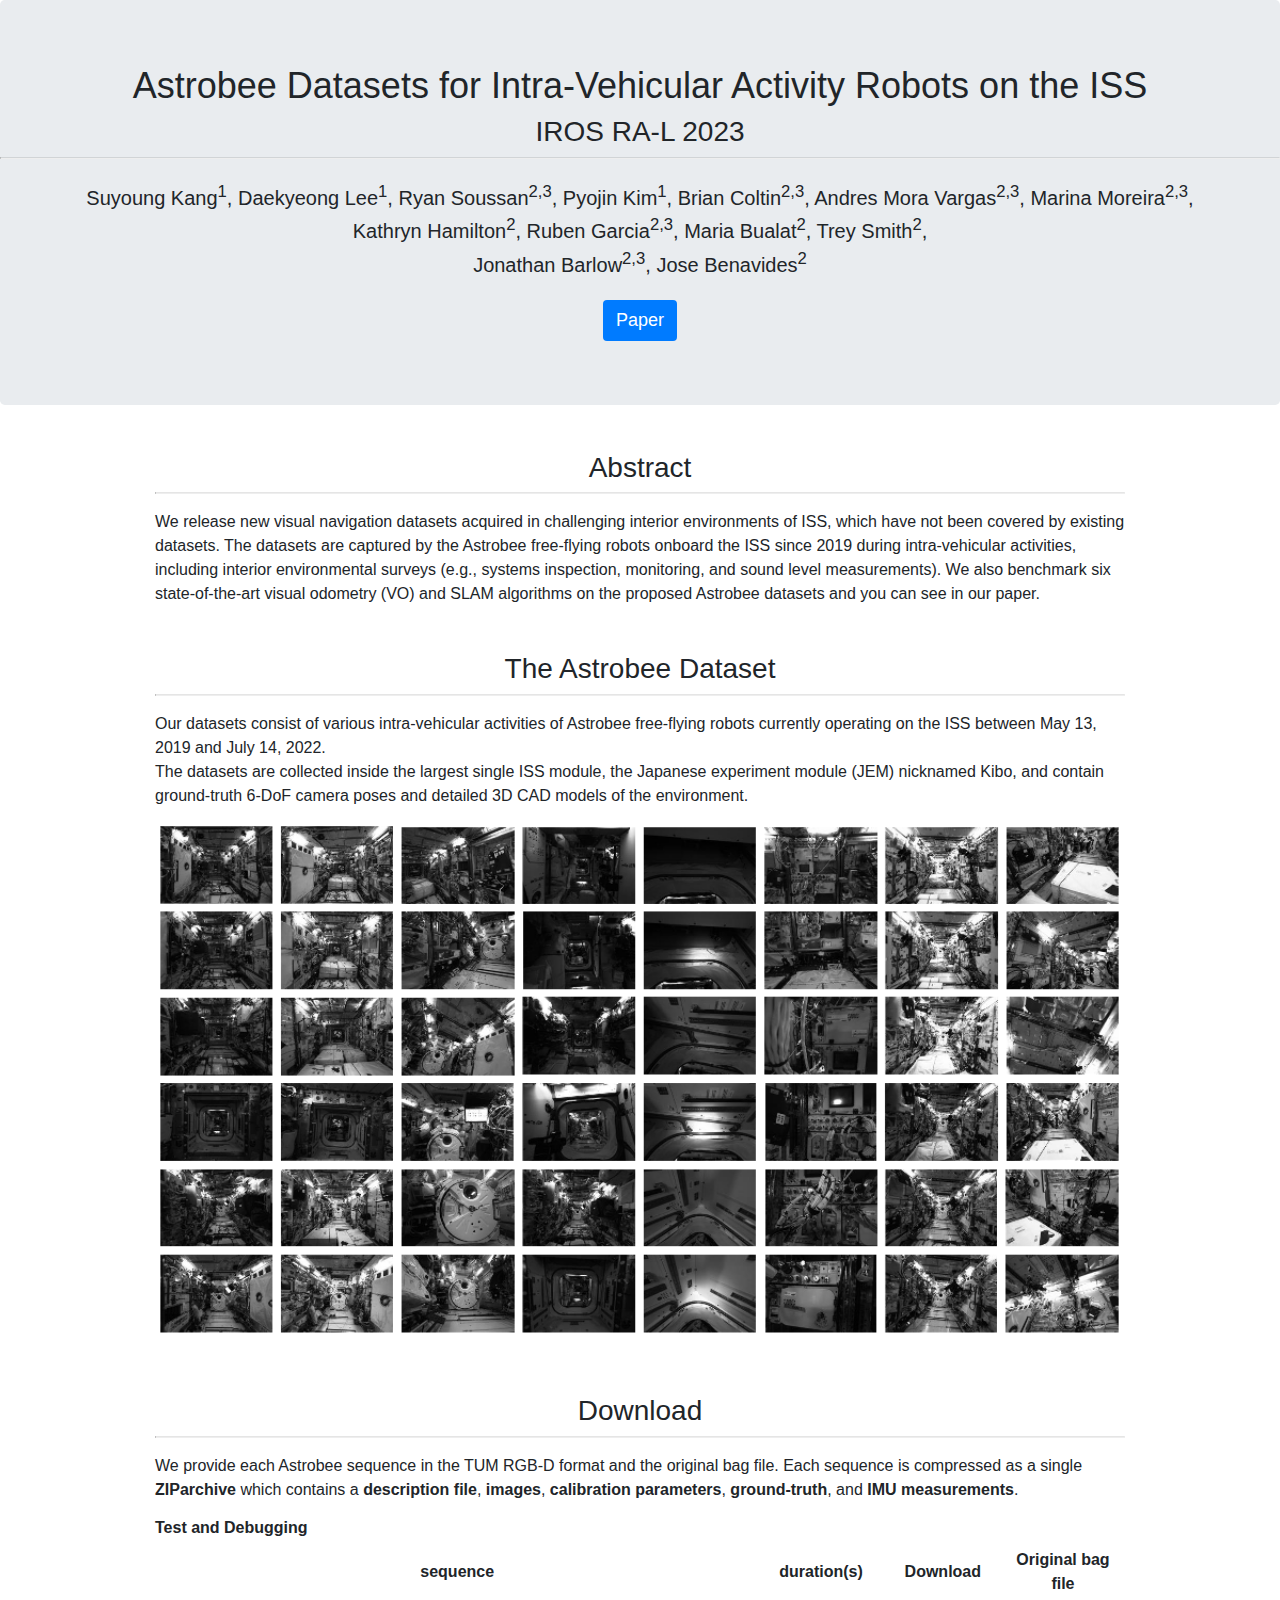
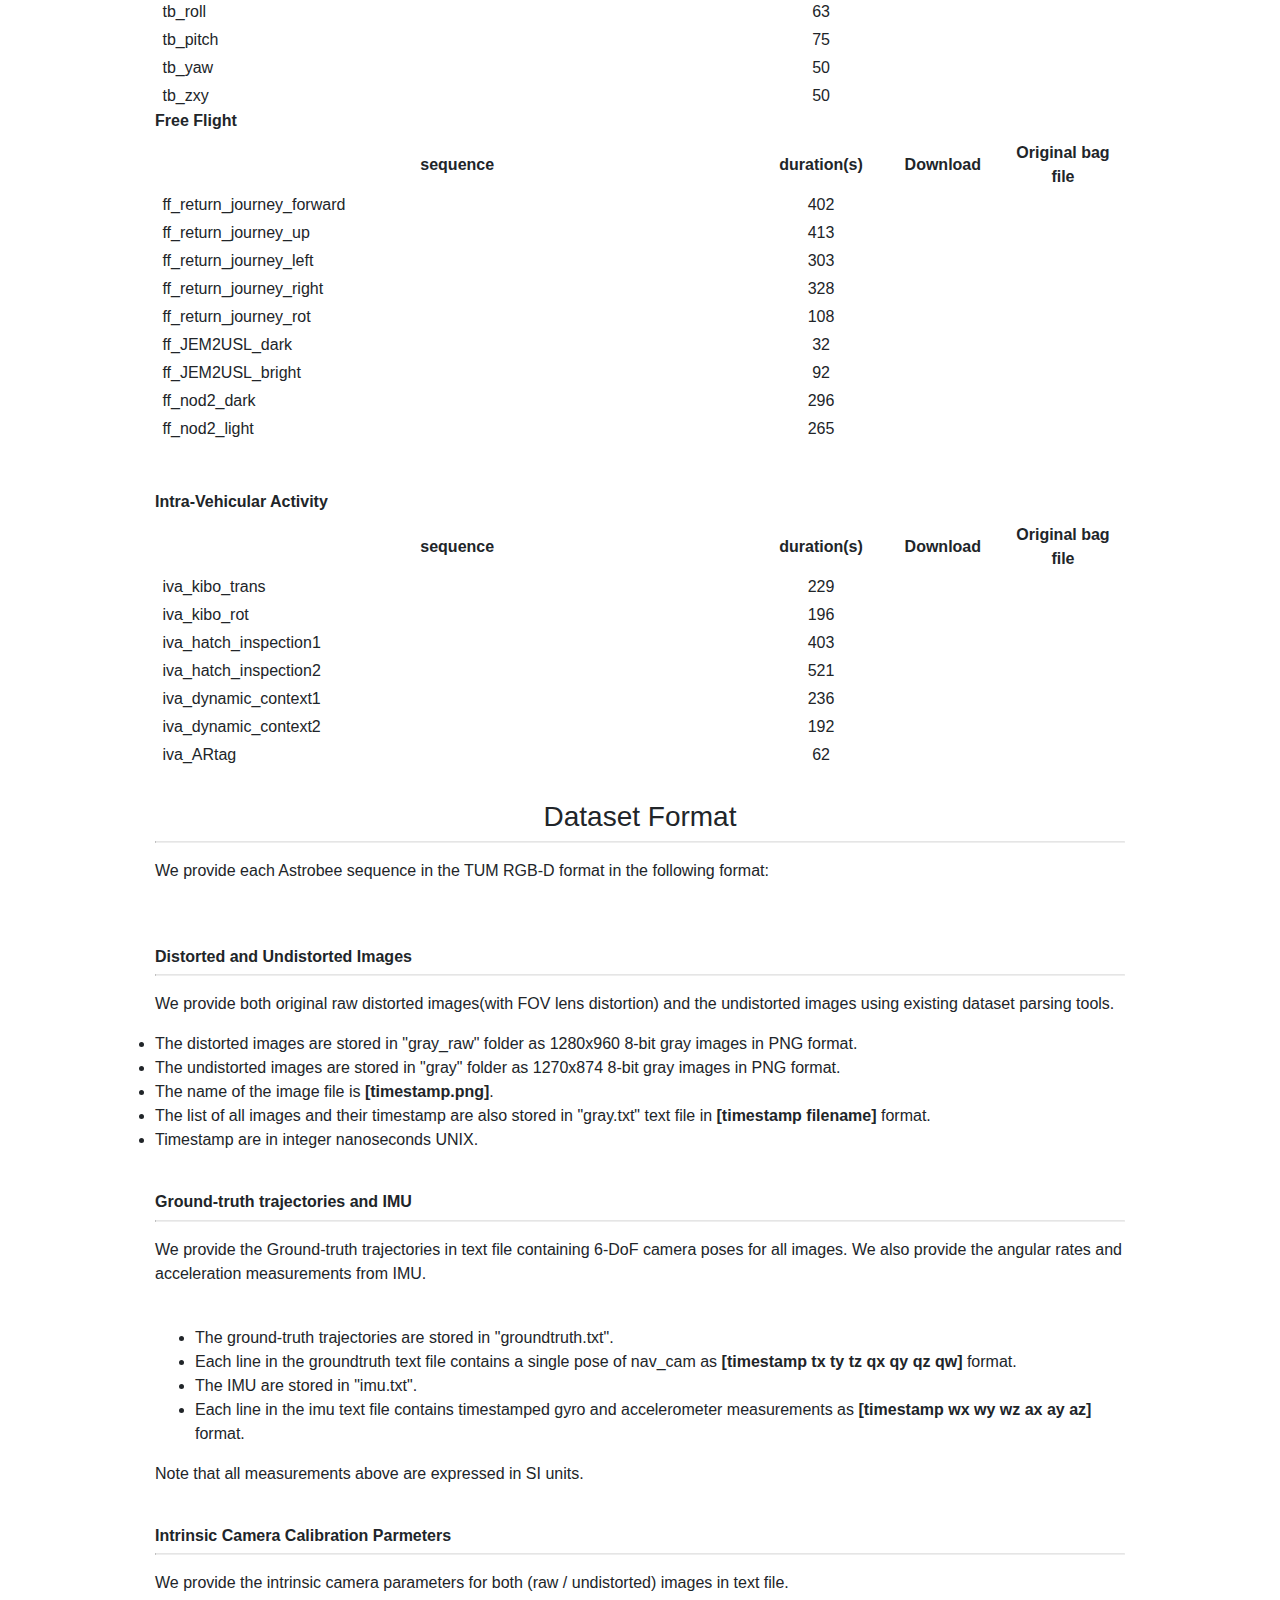
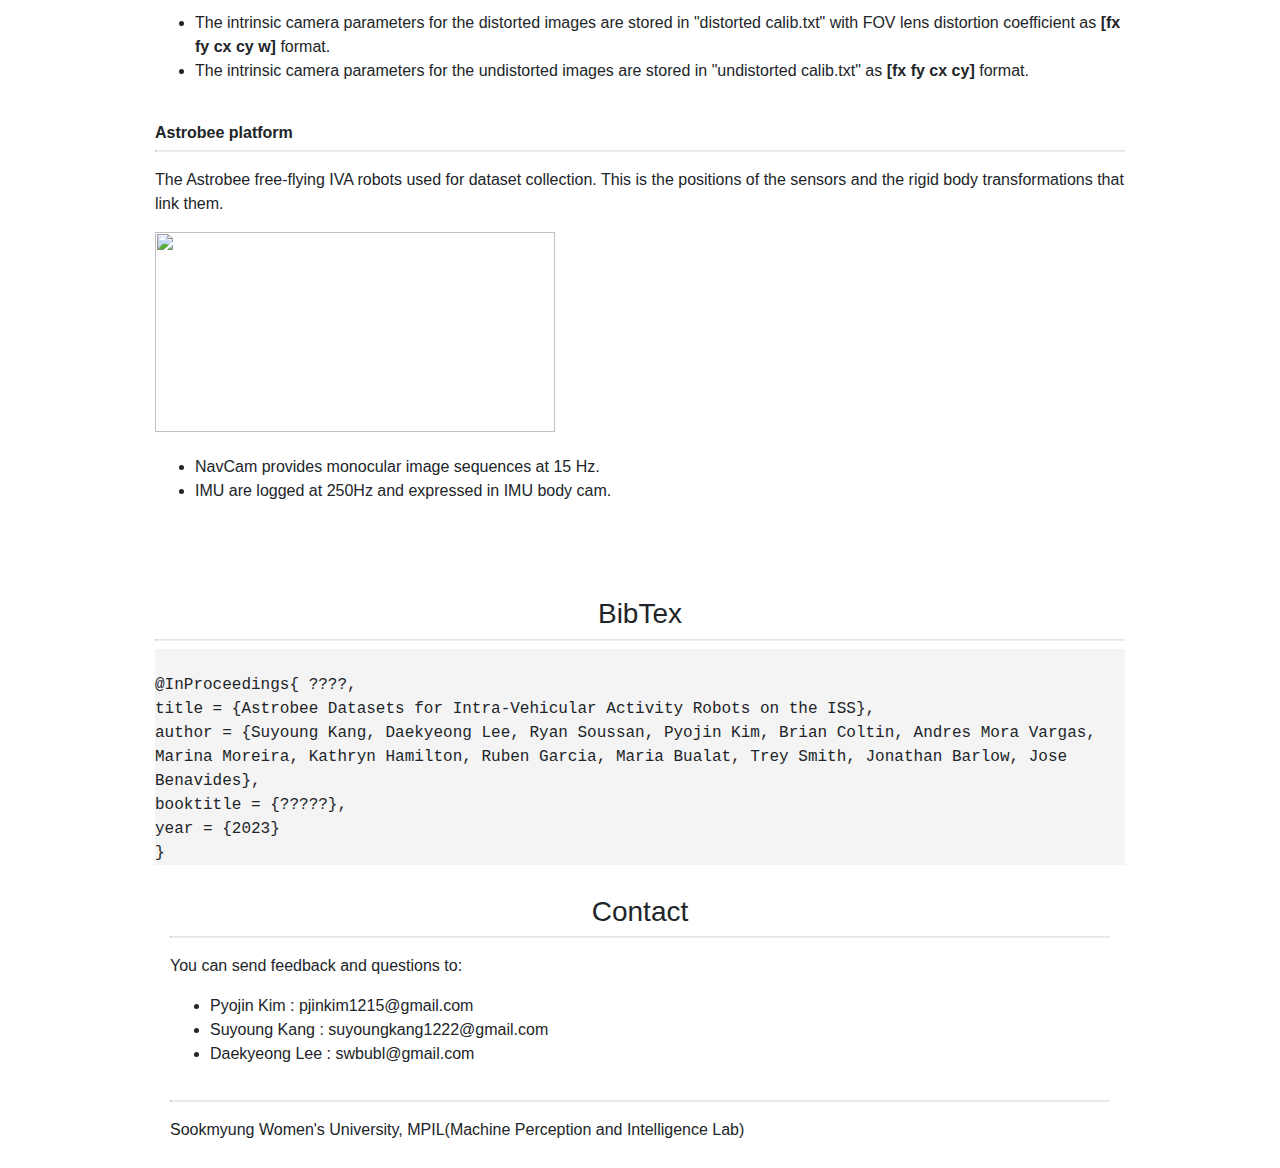
==== index.html @ 8e1820de "final" ====
<!DOCTYPE html>
<html lang="en" dir="ltr">
  <head>
    <meta charset="utf-8" />
    <title></title>
    <!-- css연결부분 -->
    <link rel="stylesheet" type="text/css" href="index.css" />
  </head>
  <body>
    <!-- header 부분 -->

    <div class="jumbotron jumbotron-fluid">
      <h2>Astrobee Datasets for Intra-Vehicular Activity Robots on the ISS</h2>
      <h3>IROS RA-L 2023</h3>
      <hr />
      <!-- 저자 부분  -->
      <p class="authors">
        Suyoung Kang<sup>1</sup>,
        Daekyeong Lee<sup>1</sup>,
        Ryan Soussan<sup>2,3</sup>,
        Pyojin Kim<sup>1</sup>,
        Brian Coltin<sup>2,3</sup>,
        Andres Mora Vargas<sup>2,3</sup>,
        Marina Moreira<sup>2,3</sup>,<br>
        Kathryn Hamilton<sup>2</sup>,
        Ruben Garcia<sup>2,3</sup>,
        Maria Bualat<sup>2</sup>,
        Trey Smith<sup>2</sup>,<br>
        Jonathan Barlow<sup>2,3</sup>,
        Jose Benavides<sup>2</sup>
      </p>
      <!-- button 부분  -->
      <div class="btn-group" role="group" aria-label="Top menu">
        <a class="btn btn-primary" href="https://mpil.sookmyung.ac.kr">Paper</a>
      </div>
    </div>

    <!-- container 부분 -->
    <!-- div section별로 한 paragraph  -->
    <div class="container" style="margin-top: -40px">
      <br />
      <div class="section">
        <h3 align="center">Abstract</h3>
        <hr />
        <p>
          We release new visual navigation datasets acquired in challenging interior environments of ISS, which have not been covered by existing datasets.
          The datasets are captured by the Astrobee free-flying robots onboard the ISS since 2019 during intra-vehicular activities, including interior environmental surveys (e.g., systems inspection, monitoring, and sound level
          measurements). We also benchmark six state-of-the-art visual odometry (VO) and SLAM algorithms on the proposed Astrobee datasets and you can see in our paper.
        </p>
      </div>
      <div class="section">
        <h3 align="center">The Astrobee Dataset</h3>
        <hr />
        <p>
          Our datasets consist of various intra-vehicular activities of Astrobee free-flying robots currently operating on the ISS between May 13, 2019 and July 14, 2022.<br>
          The datasets are collected inside the largest single ISS module, the Japanese experiment module (JEM) nicknamed Kibo, and contain ground-truth 6-DoF camera poses and detailed 3D CAD models of the environment. <bt>
          <img src='/image/example_ISS.png' width="970">
        </p>
      </div>
      <p></p>
      <div class="section">
        <h3 align="center">Download</h3>
        <hr/>
        <p>
            We provide each Astrobee sequence in the TUM RGB-D format and the original bag file. Each sequence is compressed as a single <strong>ZIParchive</strong> which contains a <strong>description file</strong>, <strong>images</strong>,
            <strong>calibration parameters</strong>, <strong>ground-truth</strong>, and <strong>IMU measurements</strong>. <br> </p>


            <div class="graph">
              <div class="tb1">
            <h4><strong>Test and Debugging</strong></h4>
          <table style="width: 100%;">
              <colgroup>
                  <col style="width: 35%">
                  <col style="width: 5%">
                  <col style="width: 5%">
                  <col style="width: 7%">
              </colgroup>
              <thead>
              <tr>
                  <th style="text-align:center">sequence</th>
                  <th style="text-align:center">duration(s)</th>
                  <th style="text-align:center">Download</th>
                  <th style="text-align:center">Original bag file</th>
              </tr>
              </thead>
              <tbody>
              <tr>
                  <td>&nbsp;tb_roll</td>
                  <td style="text-align:center">63</td>
                  <td style="text-align:center">      </td>
                  <td style="text-align:center">      </td>
              </tr>
              <tr>
                  <td>&nbsp;tb_pitch</td>
                  <td style="text-align:center">75</td>
                  <td style="text-align:center">      </td>
                  <td style="text-align:center">      </td>
              </tr>
              <tr>
                  <td>&nbsp;tb_yaw</td>
                  <td style="text-align:center">50</td>
                  <td style="text-align:center">      </td>
                  <td style="text-align:center">      </td>
              </tr>
              <tr>
                  <td>&nbsp;tb_zxy</td>
                  <td style="text-align:center">50</td>
                  <td style="text-align:center">      </td>
                  <td style="text-align:center">      </td>
              </tr>
              </tbody>
          </table>
          </div>

          <div class="tb3">
          <h4><strong>Free Flight</strong></h4>
          <table style="width: 100%;">
              <colgroup>
                  <col style="width: 35%">
                  <col style="width: 5%">
                  <col style="width: 5%">
                  <col style="width: 7%">
              </colgroup>
              <thead>
              <tr>
                  <th style="text-align:center">sequence</th>
                  <th style="text-align:center">duration(s)</th>
                  <th style="text-align:center">Download</th>
                  <th style="text-align:center">Original bag file</th>
              </tr>
              </thead>
              <tbody>
              <tr>
                  <td>&nbsp;ff_return_journey_forward</td>
                  <td style="text-align:center">402</td>
                  <td style="text-align:center">      </td>
                  <td style="text-align:center">      </td>
              </tr>
              <tr>
                  <td>&nbsp;ff_return_journey_up </td>
                  <td style="text-align:center">413</td>
                  <td style="text-align:center">      </td>
                  <td style="text-align:center">      </td>
              </tr>
              <tr>
                  <td>&nbsp;ff_return_journey_left</td>
                  <td style="text-align:center">303</td>
                  <td style="text-align:center">      </td>
                  <td style="text-align:center">      </td>
              </tr>
              <tr>
                  <td>&nbsp;ff_return_journey_right</td>
                  <td style="text-align:center">328</td>
                  <td style="text-align:center">      </td>
                  <td style="text-align:center">      </td>
              </tr>
              <tr>
                  <td>&nbsp;ff_return_journey_rot</td>
                  <td style="text-align:center">108</td>
                  <td style="text-align:center">      </td>
                  <td style="text-align:center">      </td>
              </tr>
              <tr>
                  <td>&nbsp;ff_JEM2USL_dark</td>
                  <td style="text-align:center">32</td>
                  <td style="text-align:center">      </td>
                  <td style="text-align:center">      </td>
              </tr>
              <tr>
                  <td>&nbsp;ff_JEM2USL_bright</td>
                  <td style="text-align:center">92</td>
                  <td style="text-align:center">      </td>
                  <td style="text-align:center">      </td>
              </tr>
              <tr>
                  <td>&nbsp;ff_nod2_dark</td>
                  <td style="text-align:center">296</td>
                  <td style="text-align:center">      </td>
                  <td style="text-align:center">      </td>
              </tr>
              <tr>
                  <td>&nbsp;ff_nod2_light</td>
                  <td style="text-align:center">265</td>
                  <td style="text-align:center">      </td>
                  <td style="text-align:center">      </td>
              </tr>
              </tbody>
          </table>
        </div>
        <br><br>

        <div class="line"></div>

        <div class="tb2">
          <h4><strong>Intra-Vehicular Activity</strong></h4>
          <table style="width: 100%;">
              <colgroup>
                  <col style="width: 35%">
                  <col style="width: 5%">
                  <col style="width: 5%">
                  <col style="width: 7%">
              </colgroup>
              <thead>
              <tr>
                  <th style="text-align:center">sequence</th>
                  <th style="text-align:center">duration(s)</th>
                  <th style="text-align:center">Download</th>
                  <th style="text-align:center">Original bag file</th>
              </tr>
              </thead>
              <tbody>
              <tr>
                  <td>&nbsp;iva_kibo_trans</td>
                  <td style="text-align:center">229</td>
                  <td style="text-align:center">      </td>
                  <td style="text-align:center">      </td>
              </tr>
              <tr>
                  <td>&nbsp;iva_kibo_rot</td>
                  <td style="text-align:center">196</td>
                  <td style="text-align:center">      </td>
                  <td style="text-align:center">      </td>
              </tr>
              <tr>
                  <td>&nbsp;iva_hatch_inspection1</td>
                  <td style="text-align:center">403</td>
                  <td style="text-align:center">      </td>
                  <td style="text-align:center">      </td>
              </tr>
              <tr>
                  <td>&nbsp;iva_hatch_inspection2</td>
                  <td style="text-align:center">521</td>
                  <td style="text-align:center">      </td>
                  <td style="text-align:center">      </td>
              </tr>
              <tr>
                  <td>&nbsp;iva_dynamic_context1</td>
                  <td style="text-align:center">236</td>
                  <td style="text-align:center">      </td>
                  <td style="text-align:center">      </td>
              </tr>
              <tr>
                  <td>&nbsp;iva_dynamic_context2</td>
                  <td style="text-align:center">192</td>
                  <td style="text-align:center">      </td>
                  <td style="text-align:center">      </td>
              </tr>
              <tr>
                  <td>&nbsp;iva_ARtag</td>
                  <td style="text-align:center">62</td>
                  <td style="text-align:center">      </td>
                  <td style="text-align:center">      </td>
              </tr>
              </tbody>
          </table>
        </div>
        </div>
      </div>

      <div class="section">
        <h3 align="center">Dataset Format</h3>
        <hr />
        <p>
            We provide each Astrobee sequence in the TUM RGB-D format in the following format: </p>
          <br>
          <br>
          <h4><strong>Distorted and Undistorted Images</strong></h4>
          <hr class="short">
          <p>
              We provide both original raw distorted images(with FOV lens distortion) and the undistorted images using existing dataset parsing tools.
            <ui>
            <li>The distorted images are stored in "gray_raw" folder as 1280x960 8-bit gray images in PNG format. </li>
            <li>The undistorted images are stored in "gray" folder as 1270x874 8-bit gray images in PNG format.</li>
            <li>The name of the image file is <strong>[timestamp.png]</strong>.</li>
            <li>The list of all images and their timestamp are also stored in "gray.txt" text file in <strong>[timestamp filename]</strong> format.</li>
            <li>Timestamp are in integer nanoseconds UNIX.</li>
            </ul><br>  </p>

          <h4><strong> Ground-truth trajectories and IMU</strong></h4>
          <hr class="short">
            <p>We provide the Ground-truth trajectories in text file containing 6-DoF camera poses for all images. We also provide the angular rates and acceleration measurements from IMU.<br><br>
            <ul>
            <li>The ground-truth trajectories are stored in "groundtruth.txt".</li>
            <li>Each line in the groundtruth text file contains a single pose of nav_cam as <strong>[timestamp tx ty tz qx qy qz qw]</strong> format.</li>
            <li>The IMU are stored in "imu.txt".</li>
            <li>Each line in the imu text file contains timestamped gyro and accelerometer measurements as <strong>[timestamp wx wy wz ax ay az]</strong> format.</li>
            </ul>
            Note that all measurements above are expressed in SI units.</p> <br>

          <h4><strong> Intrinsic Camera Calibration Parmeters</strong></h4>
          <hr class="short">
            <p>
            We provide the intrinsic camera parameters for both (raw / undistorted) images in text file.<br>
            <ul>
            <li>The intrinsic camera parameters for the distorted images are stored in "distorted calib.txt" with FOV lens distortion coefficient as <strong>[fx fy cx cy w]</strong> format.</li>
            <li>The intrinsic camera parameters for the undistorted images are stored in "undistorted calib.txt" as <strong>[fx fy cx cy]</strong> format.</li>
            </ul>
          </p>
            <br />
          <h4><strong> Astrobee platform</strong></h4>
          <hr class="short">
            <p>The Astrobee free-flying IVA robots used for dataset collection. This is the positions of the sensors and the rigid body transformations that link them.<br>
            <div class="window">
              <img src="/image/astrobee_platform.png" width="400" height="200">
              <ul>
              <li>NavCam provides monocular image sequences at 15 Hz.</li>
              <li>IMU are logged at 250Hz and expressed in IMU body cam.</li>
              </ul>
            </div>
        </p>
      </div>
      <br />
      <br />
      <div class="section">
        <h3 align="center">BibTex</h3>
        <hr />
        <div class="bibtexsection">
          @InProceedings{ ????,
				title     = {Astrobee Datasets for Intra-Vehicular Activity Robots on the ISS},
                author    = {Suyoung Kang, Daekyeong Lee, Ryan Soussan, Pyojin Kim, Brian Coltin, Andres Mora Vargas, Marina Moreira, Kathryn Hamilton, Ruben Garcia, Maria Bualat, Trey Smith, Jonathan Barlow, Jose Benavides},
				booktitle = {?????},
				year      = {2023}
			}
        </div>
        <p></p>
      </div>

      <div class="container" style="margin-top: -40px">
      <br />
      <div class="section">
        <h3 align="center">Contact</h3>
        <hr />
        <p>
          You can send feedback and questions to: <br>
            <ul>
            <li> Pyojin Kim : pjinkim1215@gmail.com </li>
            <li> Suyoung Kang : suyoungkang1222@gmail.com </li>
            <li> Daekyeong Lee : swbubl@gmail.com </li>
            </ul>
        </p>
      </div>
        <footer>
        <hr />
        <p>
           Sookmyung Women's University, MPIL(Machine Perception and Intelligence Lab) <br>
        </p>
        </footer>

    </div>
  </body>
</html>
---- index.css ----
html,
body {
  overflow-x: hidden;
  padding-top: 0px;
  text-align: justify;
}
body {
  margin: 0;
  font-family: -apple-system, BlinkMacSystemFont, "Segoe UI", Roboto,
    "Helvetica Neue", Arial, sans-serif, "Apple Color Emoji", "Segoe UI Emoji",
    "Segoe UI Symbol";
  font-size: 1rem;
  font-weight: 400;
  line-height: 1.5;
  color: #212529;
  text-align: left;
  background-color: #fff;
}

h2 {
  display: block;
  font-size: 1.5em;
  margin-block-start: 0.83em;
  margin-block-end: 0.83em;
  margin-inline-start: 0px;
  margin-inline-end: 0px;
  font-weight: bold;
}
.h1,
.h2,
.h3,
.h4,
.h5,
.h6,
h1,
h2,
h3,
h4,
h5,
h6 {
  margin-bottom: 0.5rem;
  font-family: inherit;
  font-weight: 500;
  line-height: 1.2;
  color: inherit;
}

h1,
h2,
h3,
h4,
h5,
h6 {
  margin-top: 0;
  margin-bottom: 0.5rem;
}

.jumbotron {
  text-align: center;
}
.jumbotron-fluid {
  padding-right: 0;
  padding-left: 0;
  border-radius: 0;
}
.jumbotron h2 {
  font-size: 36px;
}
.h3,
h3 {
  font-size: 1.75rem;
}
.authors {
  font-size: 20px;
}


.bibtexsection {
  font-family: "Courier",monospace;
  font-size:16px;
  white-space:pre-line;
  background-color: #f4f4f4;
  text-align:left;
}

@media (min-width: 576px) {
  .jumbotron {
    padding: 4rem 2rem;
    padding-top: 4rem;
    padding-right: 2rem;
    padding-bottom: 4rem;
    padding-left: 2rem;
  }
}

.jumbotron {
  padding: 2rem 1rem;
  padding-top: 2rem;
  padding-right: 1rem;
  padding-bottom: 2rem;
  padding-left: 1rem;
  margin-bottom: 2rem;
  background-color: #e9ecef;
  border-radius: 0.3rem;
  padding: 64px 0px;
}

div {
  display: block;
}
a {
  color: #007bff;
  text-decoration: none;
  background-color: transparent;
  -webkit-text-decoration-skip: objects;
}

a:hover {
  color: #0056b3;
  text-decoration: underline;
}

hr {
  margin-top: 1rem;
  margin-bottom: 1rem;
  border: 0;
  border-top: 1px solid rgba(0, 0, 0, 0.1);
}
hr {
  box-sizing: content-box;
  height: 0;
  overflow: visible;
}
hr {
  display: block;
  unicode-bidi: isolate;
  margin-block-start: 0.5em;
  margin-block-end: 0.5em;
  margin-inline-start: auto;
  margin-inline-end: auto;
  overflow: hidden;
  border-style: inset;
  border-width: 1px;
}

.btn-group > .btn-group:not(:last-child) > .btn,
.btn-group > .btn:not(:last-child):not(.dropdown-toggle) {
  border-top-right-radius: 0;
  border-bottom-right-radius: 0;
}
.btn-group > .btn-group:not(:first-child) > .btn,
.btn-group > .btn:not(:first-child) {
  border-top-left-radius: 0;
  border-bottom-left-radius: 0;
}
.btn-group .btn + .btn,
.btn-group .btn + .btn-group,
.btn-group .btn-group + .btn,
.btn-group .btn-group + .btn-group,
.btn-group-vertical .btn + .btn,
.btn-group-vertical .btn + .btn-group,
.btn-group-vertical .btn-group + .btn,
.btn-group-vertical .btn-group + .btn-group {
  margin-left: -1px;
}
.btn-group,
.btn-group-vertical {
  position: relative;
  display: -webkit-inline-box;
  display: -ms-inline-flexbox;
  display: inline-flex;
  vertical-align: middle;
}
.btn:not(:disabled):not(.disabled) {
  cursor: pointer;
}
.btn-group-vertical > .btn,
.btn-group > .btn {
  position: relative;
  -webkit-box-flex: 0;
  -ms-flex: 0 1 auto;
  flex: 0 1 auto;
}
.btn-primary {
  color: #fff;
  background-color: #007bff;
  border-color: #007bff;
}
.btn {
  display: inline-block;
  font-weight: 400;
  text-align: center;
  white-space: nowrap;
  vertical-align: middle;
  -webkit-user-select: none;
  -moz-user-select: none;
  -ms-user-select: none;
  user-select: none;
  border: 1px solid transparent;
  padding: 0.375rem 0.75rem;
  font-size: 1rem;
  line-height: 1.5;
  border-radius: 0.25rem;
  text-decoration-line: none;
  transition: color 0.15s ease-in-out, background-color 0.15s ease-in-out,
    border-color 0.15s ease-in-out, box-shadow 0.15s ease-in-out;
  transition-duration: 0.15s, 0.15s, 0.15s, 0.15s;
  transition-timing-function: ease-in-out, ease-in-out, ease-in-out, ease-in-out;
  transition-delay: 0s, 0s, 0s, 0s;
  transition-property: color, background-color, border-color, box-shadow;
}
.btn {
  font-size: 18px;
}

.btn-primary:hover {
  color: #fff;
  background-color: #0069d9;
  border-color: #0062cc;
}
.btn:focus,
.btn:hover {
  text-decoration: none;
}
* {
  box-sizing: border-box;
}

@media (min-width: 992px) {
  .container {
    max-width: 960px;
  }
}
@media (min-width: 768px) {
  .container {
    max-width: 720px;
  }
}
@media (min-width: 576px) {
  .container {
    max-width: 540px;
  }
}

footer {
  padding: 10px 0;
}
.authors {
  font-size: 20px;
}

.container {
  max-width: 1000px;
  max-width: 1000px;
}
.container {
  width: 100%;
  padding-right: 15px;
  padding-left: 15px;
  margin-right: auto;
  margin-left: auto;
}
.section {
  padding-top: 30px;
}

.form-group {
  margin-bottom: 1rem;
}
@media (min-width: 768px) {
  .col-md-10 {
    -webkit-box-flex: 0;
    -ms-flex: 0 0 83.333333%;
    flex: 0 0 83.333333%;
    max-width: 83.333333%;
  }
}
.col,
.col-1,
.col-10,
.col-11,
.col-12,
.col-2,
.col-3,
.col-4,
.col-5,
.col-6,
.col-7,
.col-8,
.col-9,
.col-auto,
.col-lg,
.col-lg-1,
.col-lg-10,
.col-lg-11,
.col-lg-12,
.col-lg-2,
.col-lg-3,
.col-lg-4,
.col-lg-5,
.col-lg-6,
.col-lg-7,
.col-lg-8,
.col-lg-9,
.col-lg-auto,
.col-md,
.col-md-1,
.col-md-10,
.col-md-11,
.col-md-12,
.col-md-2,
.col-md-3,
.col-md-4,
.col-md-5,
.col-md-6,
.col-md-7,
.col-md-8,
.col-md-9,
.col-md-auto,
.col-sm,
.col-sm-1,
.col-sm-10,
.col-sm-11,
.col-sm-12,
.col-sm-2,
.col-sm-3,
.col-sm-4,
.col-sm-5,
.col-sm-6,
.col-sm-7,
.col-sm-8,
.col-sm-9,
.col-sm-auto,
.col-xl,
.col-xl-1,
.col-xl-10,
.col-xl-11,
.col-xl-12,
.col-xl-2,
.col-xl-3,
.col-xl-4,
.col-xl-5,
.col-xl-6,
.col-xl-7,
.col-xl-8,
.col-xl-9,
.col-xl-auto {
  position: relative;
  width: 100%;
  min-height: 1px;
  padding-right: 15px;
  padding-left: 15px;
}

.form-control:disabled,
.form-control[readonly] {
  background-color: #e9ecef;
  opacity: 1;
}
.form-control {
  display: block;
  width: 100%;
  padding: 0.375rem 0.75rem;
  font-size: 1rem;
  line-height: 1.5;
  color: #495057;
  background-color: #fff;
  background-clip: padding-box;
  border: 1px solid #ced4da;
  border-radius: 0.25rem;
  transition: border-color 0.15s ease-in-out, box-shadow 0.15s ease-in-out;
}
textarea {
  overflow: auto;
  resize: vertical;
}
textarea {
  writing-mode: horizontal-tb !important;
  font-style: ;
  font-variant-ligatures: ;
  font-variant-caps: ;
  font-variant-numeric: ;
  font-variant-east-asian: ;
  font-variant-alternates: ;
  font-weight: ;
  font-stretch: ;
  font-size: ;
  font-family: monospace;
  font-optical-sizing: ;
  font-kerning: ;
  font-feature-settings: ;
  font-variation-settings: ;
  text-rendering: auto;
  color: fieldtext;
  letter-spacing: normal;
  word-spacing: normal;
  line-height: normal;
  text-transform: none;
  text-indent: 0px;
  text-shadow: none;
  display: inline-block;
  text-align: start;
  appearance: auto;
  -webkit-rtl-ordering: logical;
  resize: auto;
  cursor: text;
  white-space: pre-wrap;
  overflow-wrap: break-word;
  background-color: field;
  column-count: initial !important;
  margin: 0em;
  border-width: 1px;
  border-style: solid;
  border-color: -internal-light-dark(rgb(118, 118, 118), rgb(133, 133, 133));
  border-image: initial;
  padding: 2px;
}
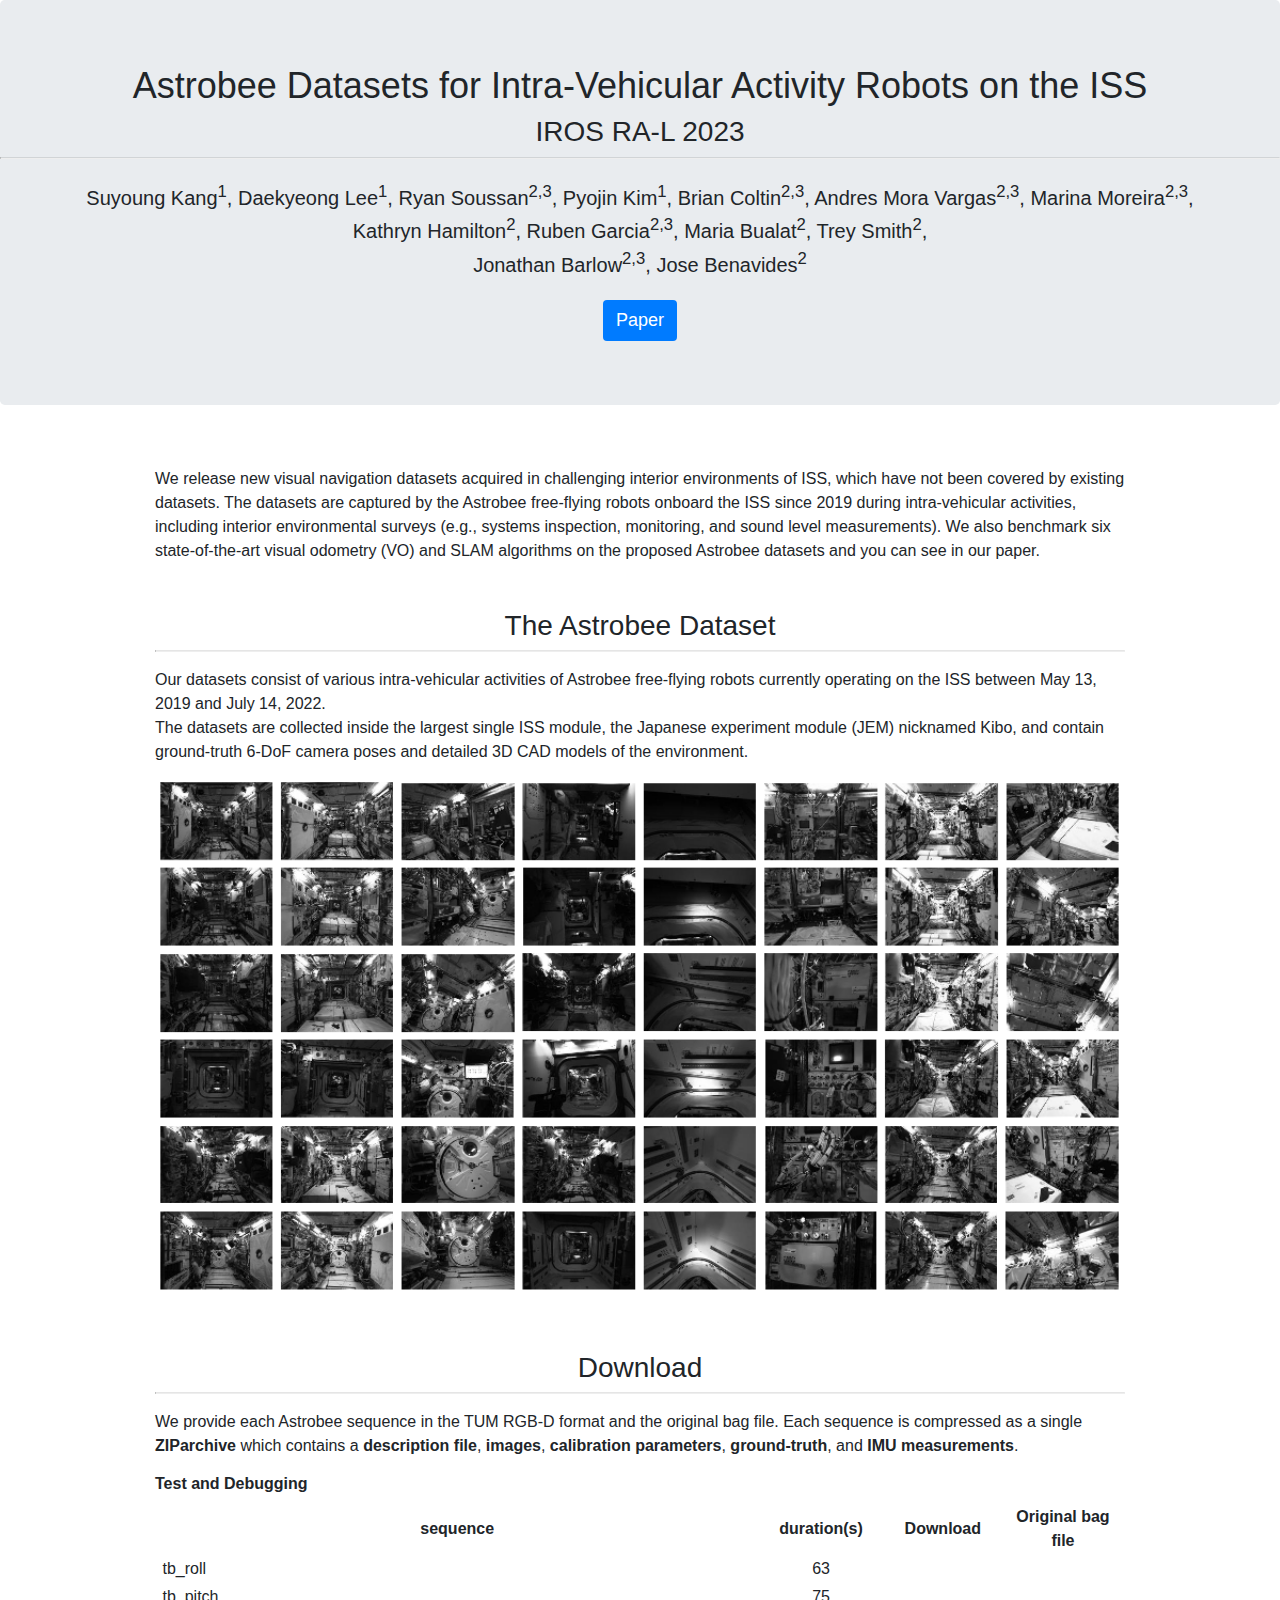
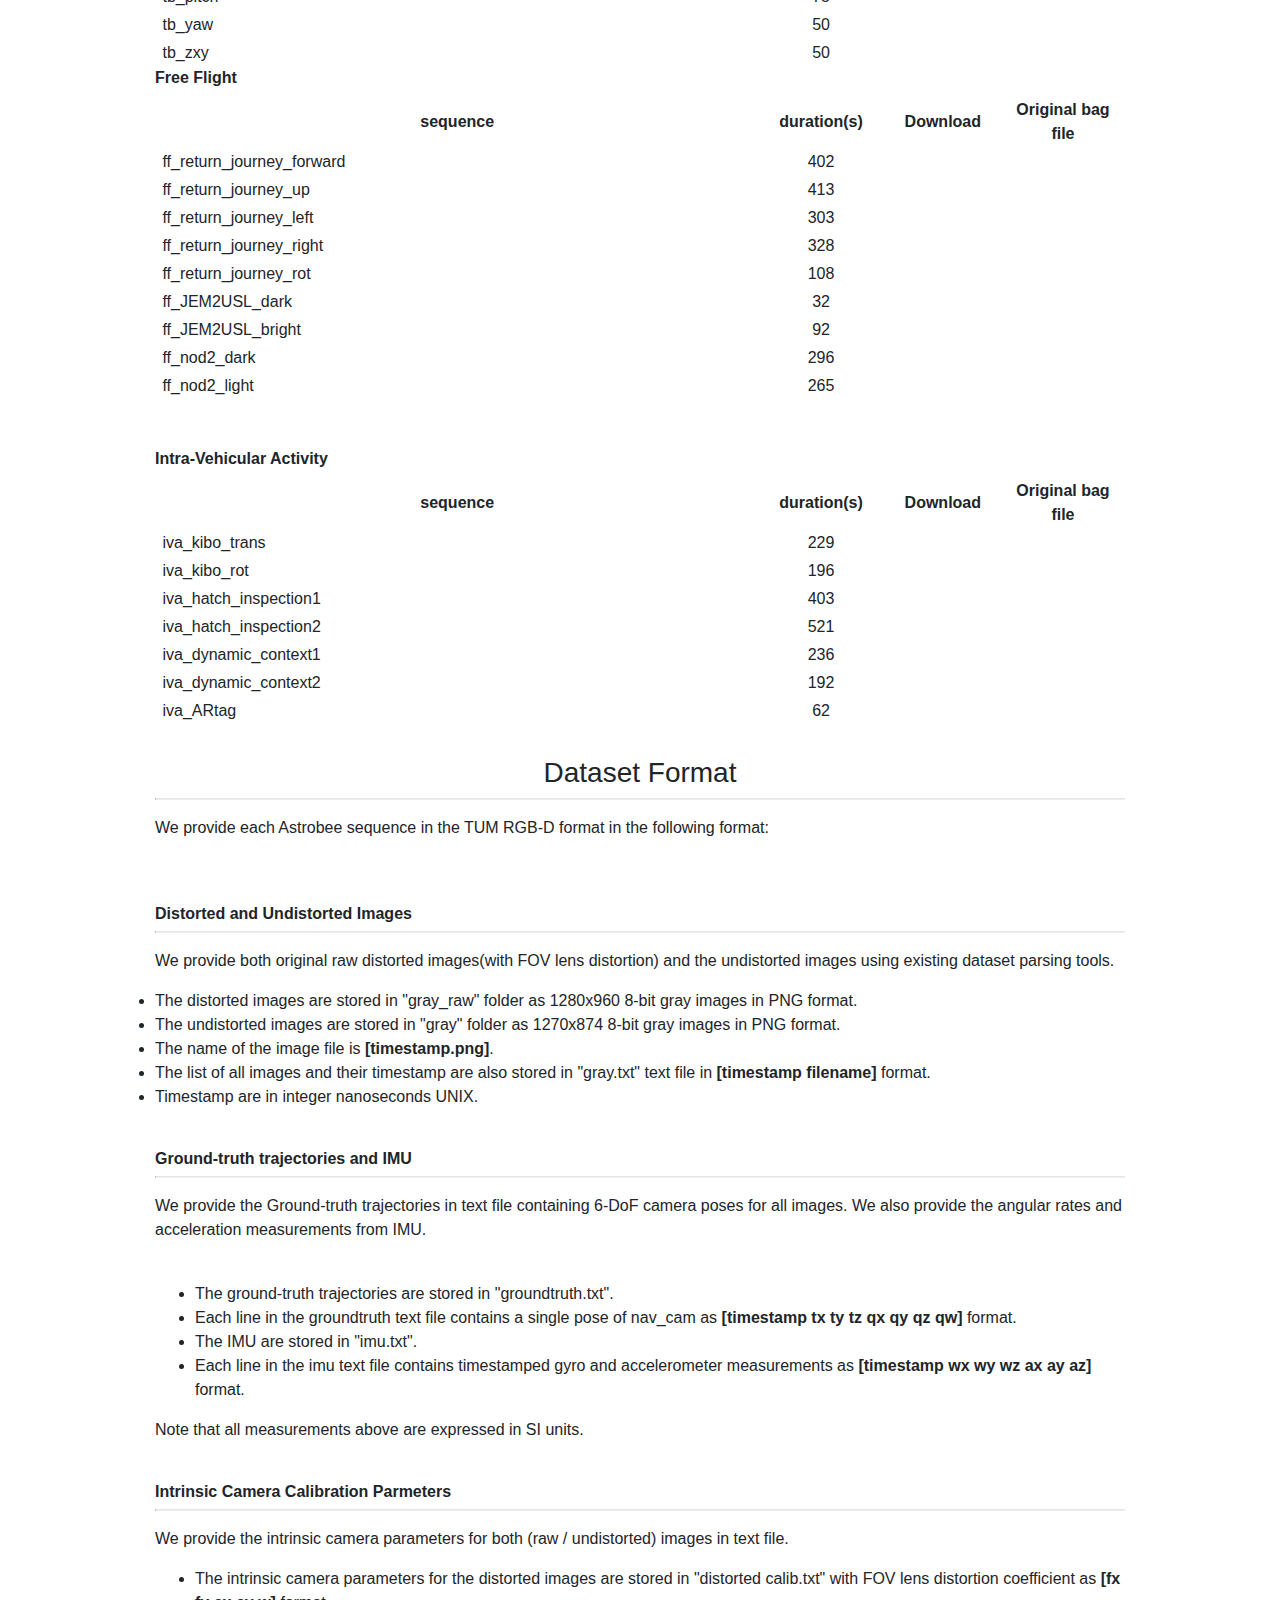
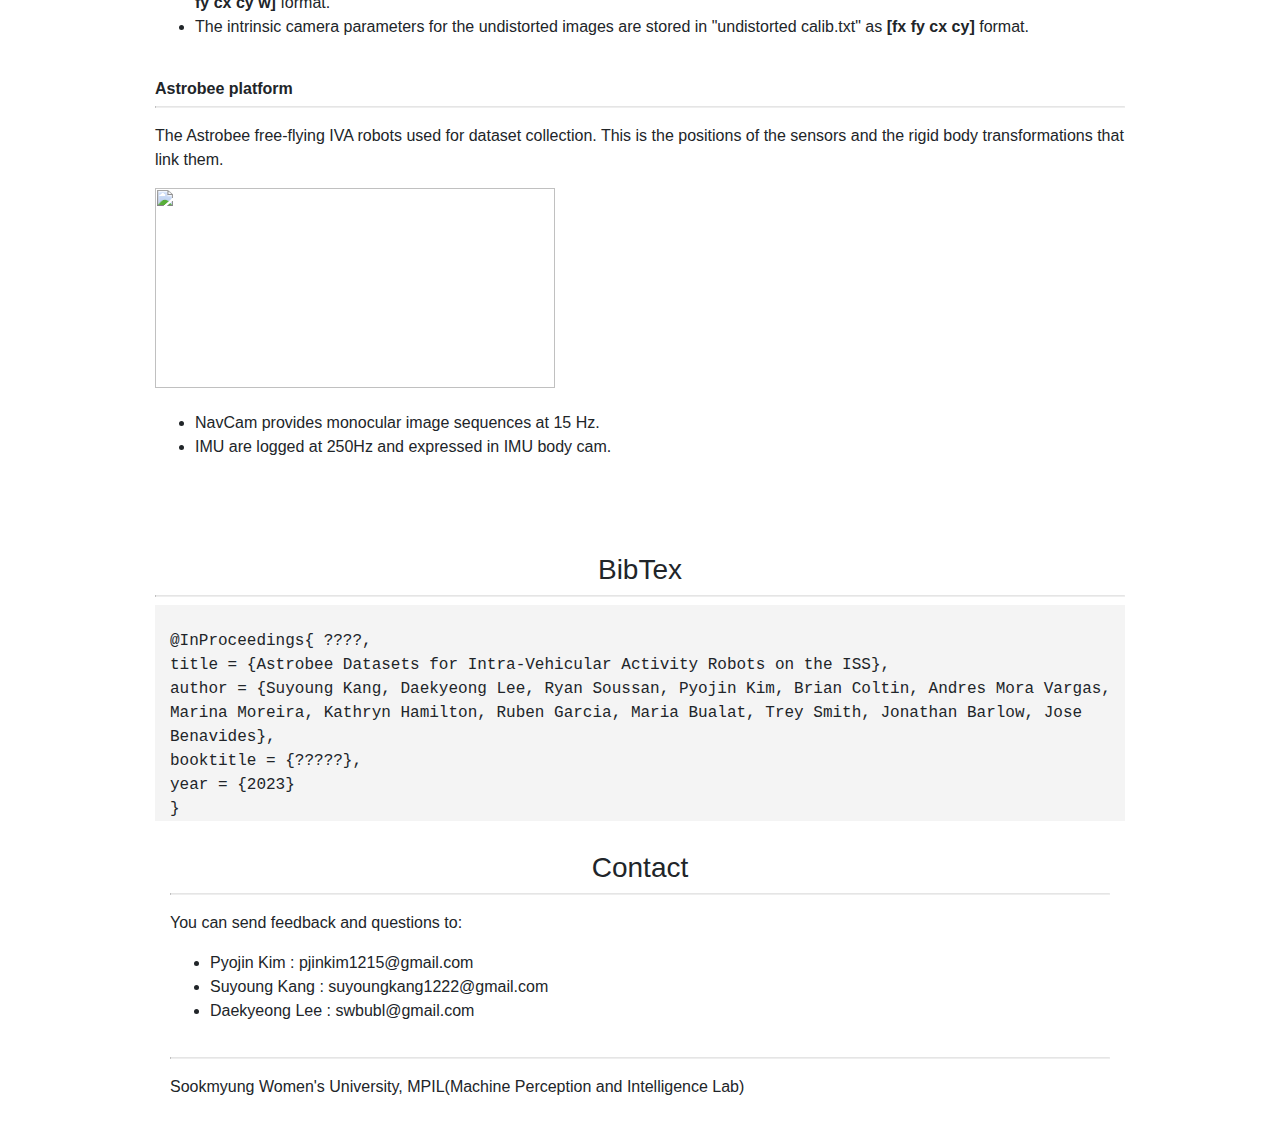
==== commit 7b6be752: "final" ====
--- a/index.html
+++ b/index.html
@@ -40,8 +40,6 @@
     <div class="container" style="margin-top: -40px">
       <br />
       <div class="section">
-        <h3 align="center">Abstract</h3>
-        <hr />
         <p>
           We release new visual navigation datasets acquired in challenging interior environments of ISS, which have not been covered by existing datasets.
           The datasets are captured by the Astrobee free-flying robots onboard the ISS since 2019 during intra-vehicular activities, including interior environmental surveys (e.g., systems inspection, monitoring, and sound level
@@ -315,7 +313,7 @@
       <div class="section">
         <h3 align="center">BibTex</h3>
         <hr />
-        <div class="bibtexsection">
+        <div style="padding-left: 15px" class="bibtexsection">
           @InProceedings{ ????,
 				title     = {Astrobee Datasets for Intra-Vehicular Activity Robots on the ISS},
                 author    = {Suyoung Kang, Daekyeong Lee, Ryan Soussan, Pyojin Kim, Brian Coltin, Andres Mora Vargas, Marina Moreira, Kathryn Hamilton, Ruben Garcia, Maria Bualat, Trey Smith, Jonathan Barlow, Jose Benavides},
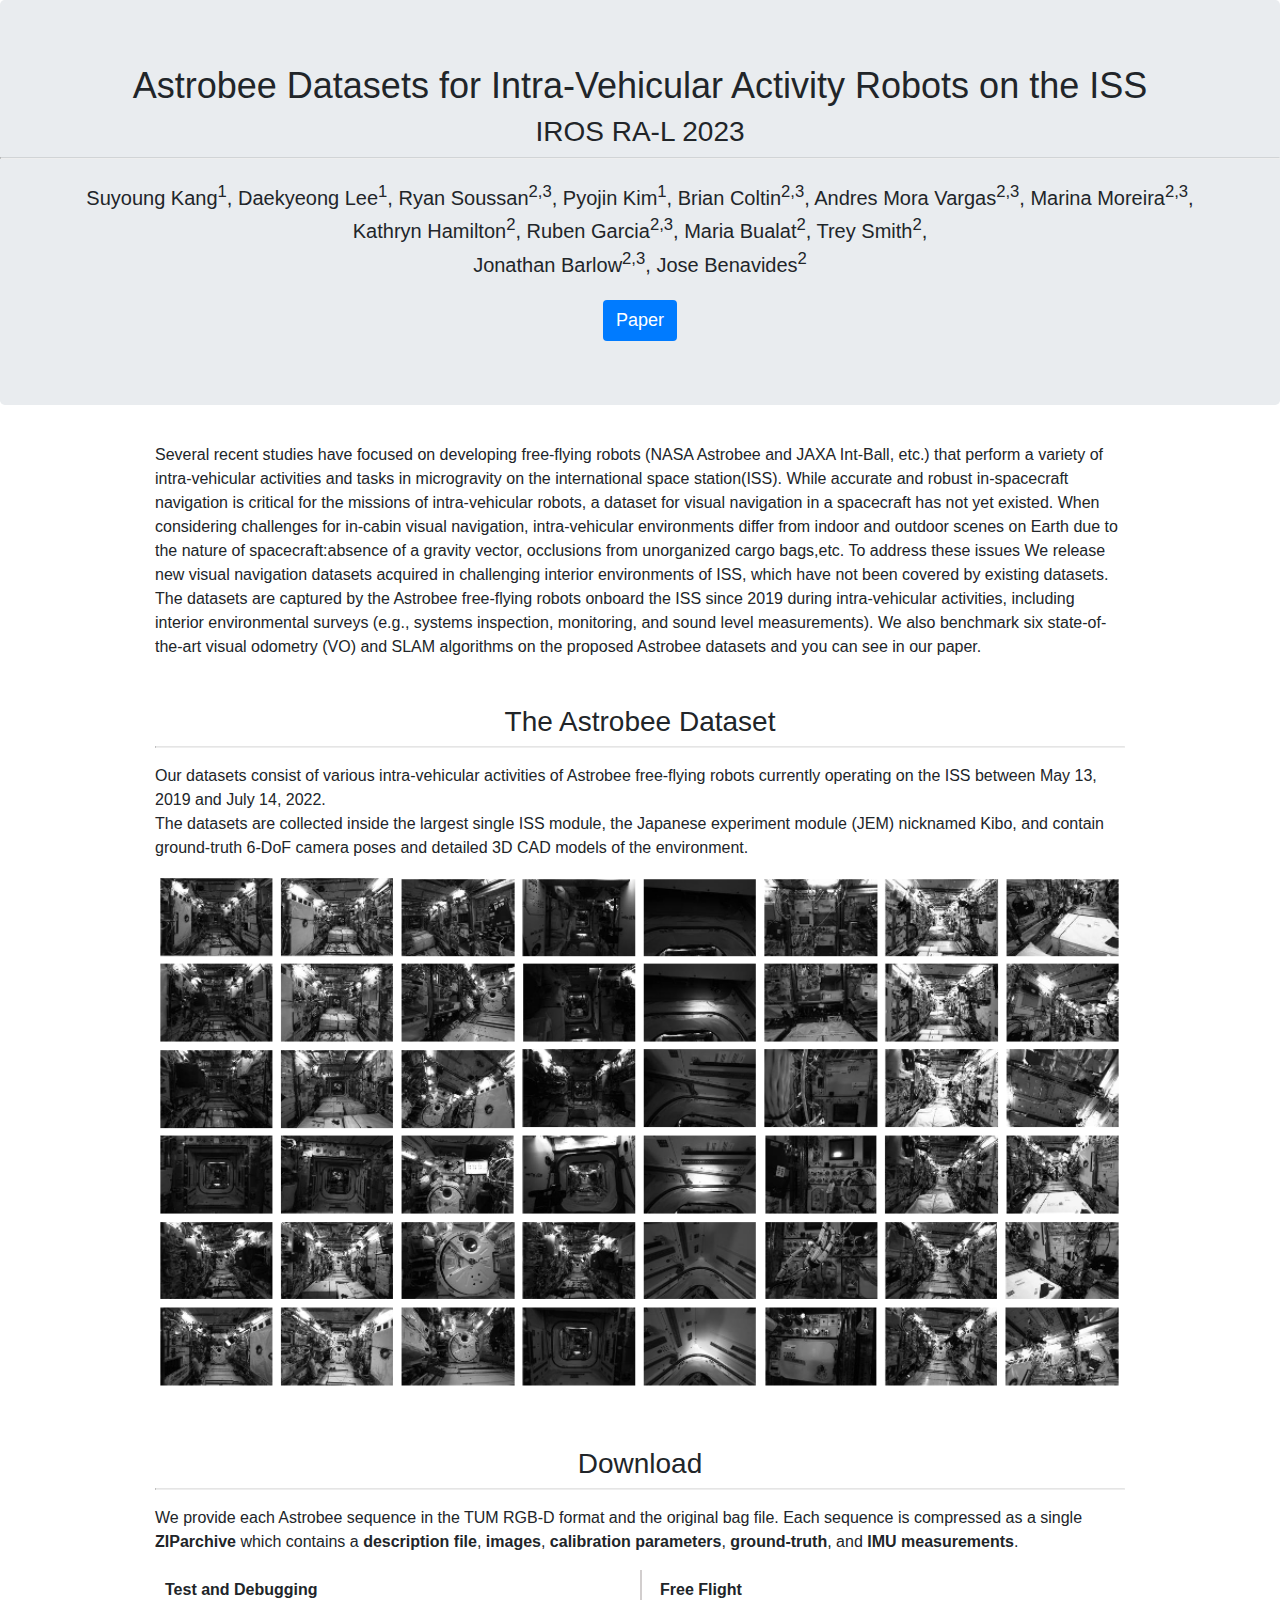
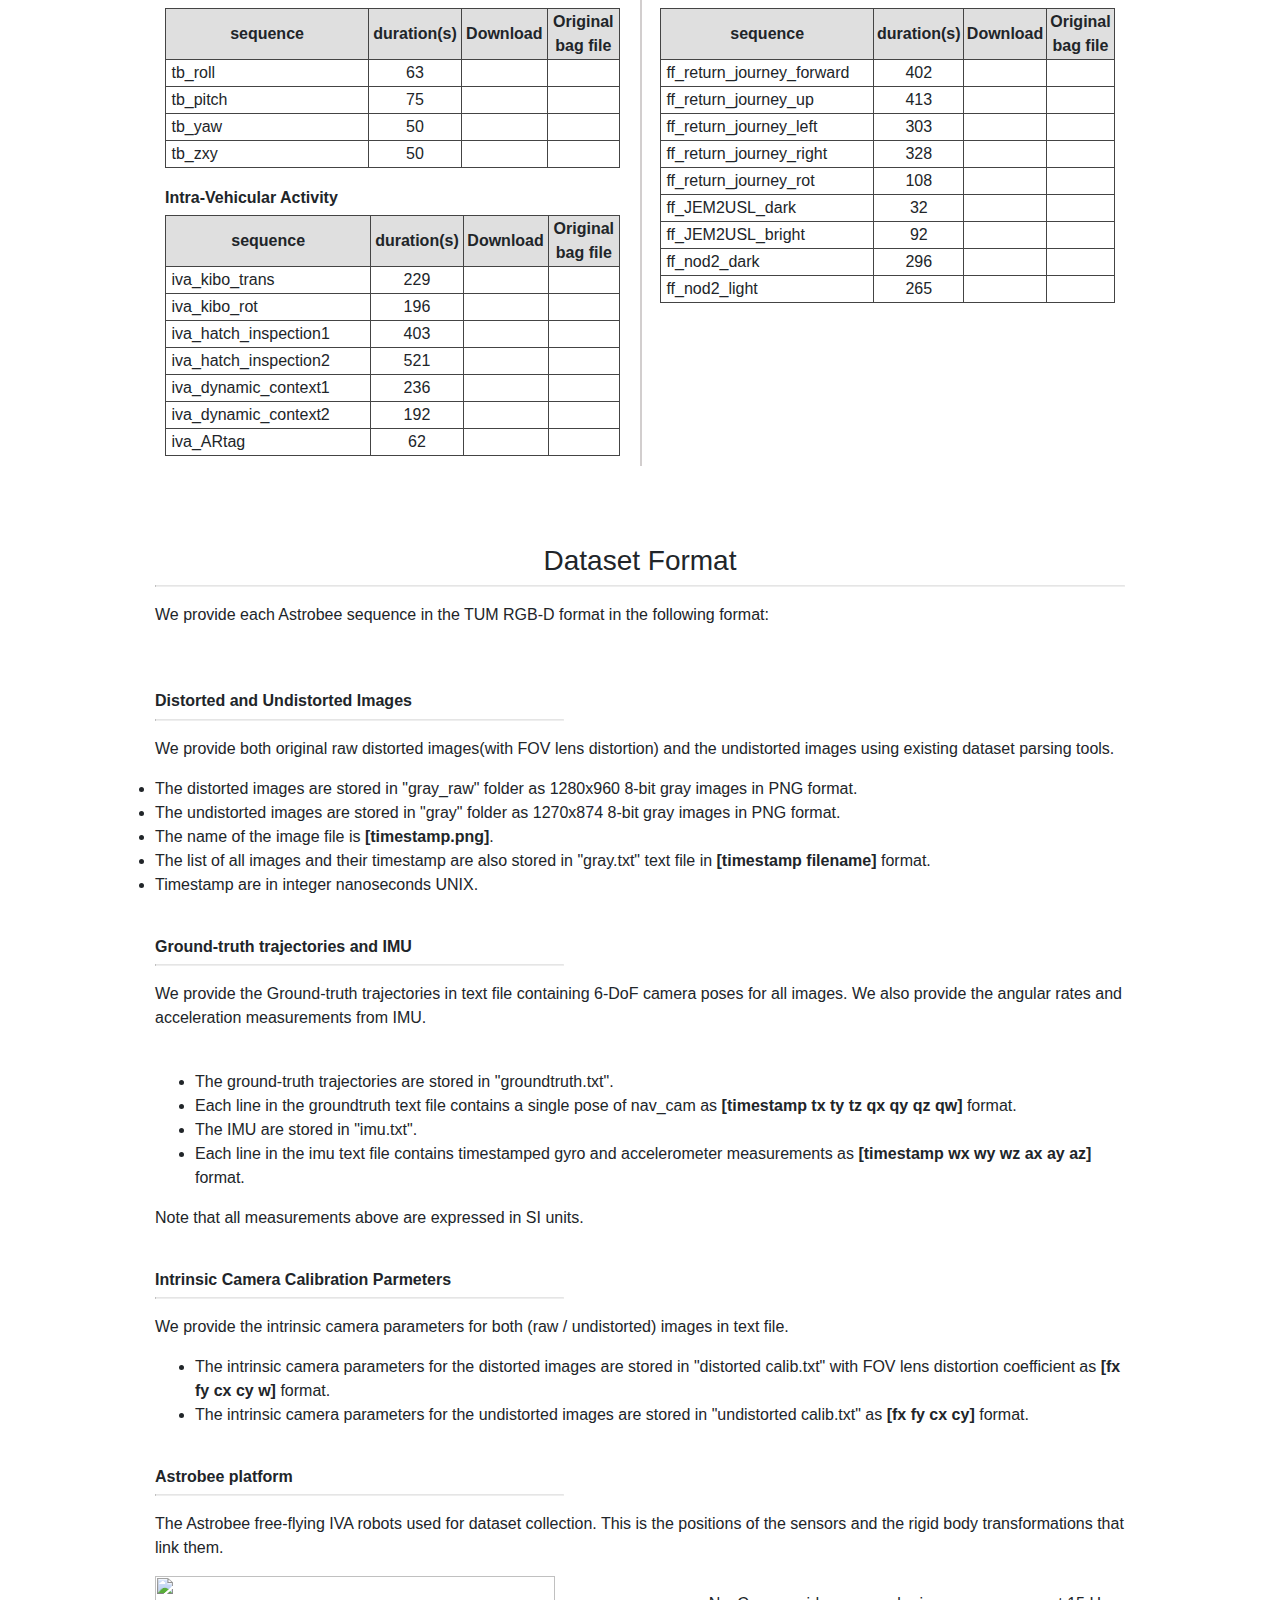
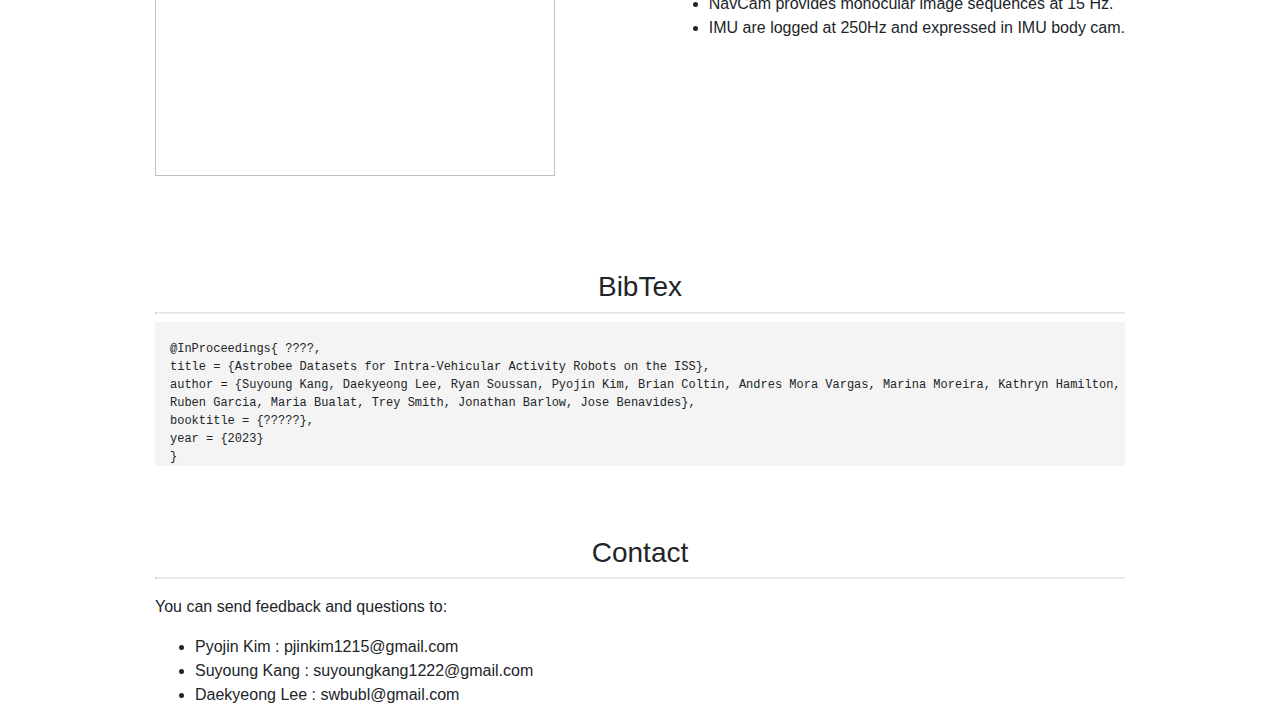
==== commit b273245f: "final" ====
--- a/index.html
+++ b/index.html
@@ -38,10 +38,12 @@
     <!-- container 부분 -->
     <!-- div section별로 한 paragraph  -->
     <div class="container" style="margin-top: -40px">
-      <br />
-      <div class="section">
-        <p>
-          We release new visual navigation datasets acquired in challenging interior environments of ISS, which have not been covered by existing datasets.
+      <div class="section">
+        <p>
+          Several recent studies have focused on developing free-flying robots (NASA Astrobee and JAXA Int-Ball, etc.) that perform a variety of intra-vehicular activities and tasks in microgravity on the international space station(ISS).
+          While accurate and robust in-spacecraft navigation is critical for the missions of intra-vehicular robots, a dataset for visual navigation in a spacecraft has not yet existed. When considering challenges for in-cabin visual navigation,
+          intra-vehicular environments differ from indoor and outdoor scenes on Earth due to the nature of spacecraft:absence of a gravity vector, occlusions from unorganized cargo bags,etc.
+          To address these issues  We release new visual navigation datasets acquired in challenging interior environments of ISS, which have not been covered by existing datasets.
           The datasets are captured by the Astrobee free-flying robots onboard the ISS since 2019 during intra-vehicular activities, including interior environmental surveys (e.g., systems inspection, monitoring, and sound level
           measurements). We also benchmark six state-of-the-art visual odometry (VO) and SLAM algorithms on the proposed Astrobee datasets and you can see in our paper.
         </p>
@@ -324,27 +326,19 @@
         <p></p>
       </div>
 
-      <div class="container" style="margin-top: -40px">
       <br />
       <div class="section">
         <h3 align="center">Contact</h3>
         <hr />
         <p>
           You can send feedback and questions to: <br>
-            <ul>
-            <li> Pyojin Kim : pjinkim1215@gmail.com </li>
-            <li> Suyoung Kang : suyoungkang1222@gmail.com </li>
-            <li> Daekyeong Lee : swbubl@gmail.com </li>
-            </ul>
+          <ul>
+          <li> Pyojin Kim : pjinkim1215@gmail.com </li>
+          <li> Suyoung Kang : suyoungkang1222@gmail.com </li>
+          <li> Daekyeong Lee : swbubl@gmail.com </li>
+          </ul>
         </p>
       </div>
-        <footer>
-        <hr />
-        <p>
-           Sookmyung Women's University, MPIL(Machine Perception and Intelligence Lab) <br>
-        </p>
-        </footer>
-
     </div>
   </body>
 </html>
--- a/index.css
+++ b/index.css
@@ -1,417 +1,478 @@
-html,
-body {
-  overflow-x: hidden;
-  padding-top: 0px;
-  text-align: justify;
-}
-body {
-  margin: 0;
-  font-family: -apple-system, BlinkMacSystemFont, "Segoe UI", Roboto,
-    "Helvetica Neue", Arial, sans-serif, "Apple Color Emoji", "Segoe UI Emoji",
-    "Segoe UI Symbol";
-  font-size: 1rem;
-  font-weight: 400;
-  line-height: 1.5;
-  color: #212529;
-  text-align: left;
-  background-color: #fff;
-}
-
-h2 {
-  display: block;
-  font-size: 1.5em;
-  margin-block-start: 0.83em;
-  margin-block-end: 0.83em;
-  margin-inline-start: 0px;
-  margin-inline-end: 0px;
-  font-weight: bold;
-}
-.h1,
-.h2,
-.h3,
-.h4,
-.h5,
-.h6,
-h1,
-h2,
-h3,
-h4,
-h5,
-h6 {
-  margin-bottom: 0.5rem;
-  font-family: inherit;
-  font-weight: 500;
-  line-height: 1.2;
-  color: inherit;
-}
-
-h1,
-h2,
-h3,
-h4,
-h5,
-h6 {
-  margin-top: 0;
-  margin-bottom: 0.5rem;
-}
-
-.jumbotron {
-  text-align: center;
-}
-.jumbotron-fluid {
-  padding-right: 0;
-  padding-left: 0;
-  border-radius: 0;
-}
-.jumbotron h2 {
-  font-size: 36px;
-}
-.h3,
-h3 {
-  font-size: 1.75rem;
-}
-.authors {
-  font-size: 20px;
-}
-
-
-.bibtexsection {
-  font-family: "Courier",monospace;
-  font-size:16px;
-  white-space:pre-line;
-  background-color: #f4f4f4;
-  text-align:left;
-}
-
-@media (min-width: 576px) {
-  .jumbotron {
-    padding: 4rem 2rem;
-    padding-top: 4rem;
-    padding-right: 2rem;
-    padding-bottom: 4rem;
-    padding-left: 2rem;
-  }
-}
-
-.jumbotron {
-  padding: 2rem 1rem;
-  padding-top: 2rem;
-  padding-right: 1rem;
-  padding-bottom: 2rem;
-  padding-left: 1rem;
-  margin-bottom: 2rem;
-  background-color: #e9ecef;
-  border-radius: 0.3rem;
-  padding: 64px 0px;
-}
-
-div {
-  display: block;
-}
-a {
-  color: #007bff;
-  text-decoration: none;
-  background-color: transparent;
-  -webkit-text-decoration-skip: objects;
-}
-
-a:hover {
-  color: #0056b3;
-  text-decoration: underline;
-}
-
-hr {
-  margin-top: 1rem;
-  margin-bottom: 1rem;
-  border: 0;
-  border-top: 1px solid rgba(0, 0, 0, 0.1);
-}
-hr {
-  box-sizing: content-box;
-  height: 0;
-  overflow: visible;
-}
-hr {
-  display: block;
-  unicode-bidi: isolate;
-  margin-block-start: 0.5em;
-  margin-block-end: 0.5em;
-  margin-inline-start: auto;
-  margin-inline-end: auto;
-  overflow: hidden;
-  border-style: inset;
-  border-width: 1px;
-}
-
-.btn-group > .btn-group:not(:last-child) > .btn,
-.btn-group > .btn:not(:last-child):not(.dropdown-toggle) {
-  border-top-right-radius: 0;
-  border-bottom-right-radius: 0;
-}
-.btn-group > .btn-group:not(:first-child) > .btn,
-.btn-group > .btn:not(:first-child) {
-  border-top-left-radius: 0;
-  border-bottom-left-radius: 0;
-}
-.btn-group .btn + .btn,
-.btn-group .btn + .btn-group,
-.btn-group .btn-group + .btn,
-.btn-group .btn-group + .btn-group,
-.btn-group-vertical .btn + .btn,
-.btn-group-vertical .btn + .btn-group,
-.btn-group-vertical .btn-group + .btn,
-.btn-group-vertical .btn-group + .btn-group {
-  margin-left: -1px;
-}
-.btn-group,
-.btn-group-vertical {
-  position: relative;
-  display: -webkit-inline-box;
-  display: -ms-inline-flexbox;
-  display: inline-flex;
-  vertical-align: middle;
-}
-.btn:not(:disabled):not(.disabled) {
-  cursor: pointer;
-}
-.btn-group-vertical > .btn,
-.btn-group > .btn {
-  position: relative;
-  -webkit-box-flex: 0;
-  -ms-flex: 0 1 auto;
-  flex: 0 1 auto;
-}
-.btn-primary {
-  color: #fff;
-  background-color: #007bff;
-  border-color: #007bff;
-}
-.btn {
-  display: inline-block;
-  font-weight: 400;
-  text-align: center;
-  white-space: nowrap;
-  vertical-align: middle;
-  -webkit-user-select: none;
-  -moz-user-select: none;
-  -ms-user-select: none;
-  user-select: none;
-  border: 1px solid transparent;
-  padding: 0.375rem 0.75rem;
-  font-size: 1rem;
-  line-height: 1.5;
-  border-radius: 0.25rem;
-  text-decoration-line: none;
-  transition: color 0.15s ease-in-out, background-color 0.15s ease-in-out,
-    border-color 0.15s ease-in-out, box-shadow 0.15s ease-in-out;
-  transition-duration: 0.15s, 0.15s, 0.15s, 0.15s;
-  transition-timing-function: ease-in-out, ease-in-out, ease-in-out, ease-in-out;
-  transition-delay: 0s, 0s, 0s, 0s;
-  transition-property: color, background-color, border-color, box-shadow;
-}
-.btn {
-  font-size: 18px;
-}
-
-.btn-primary:hover {
-  color: #fff;
-  background-color: #0069d9;
-  border-color: #0062cc;
-}
-.btn:focus,
-.btn:hover {
-  text-decoration: none;
-}
-* {
-  box-sizing: border-box;
-}
-
-@media (min-width: 992px) {
-  .container {
-    max-width: 960px;
-  }
-}
-@media (min-width: 768px) {
-  .container {
-    max-width: 720px;
-  }
-}
-@media (min-width: 576px) {
-  .container {
-    max-width: 540px;
-  }
-}
-
-footer {
-  padding: 10px 0;
-}
-.authors {
-  font-size: 20px;
-}
-
-.container {
-  max-width: 1000px;
-  max-width: 1000px;
-}
-.container {
-  width: 100%;
-  padding-right: 15px;
-  padding-left: 15px;
-  margin-right: auto;
-  margin-left: auto;
-}
-.section {
-  padding-top: 30px;
-}
-
-.form-group {
-  margin-bottom: 1rem;
-}
-@media (min-width: 768px) {
-  .col-md-10 {
-    -webkit-box-flex: 0;
-    -ms-flex: 0 0 83.333333%;
-    flex: 0 0 83.333333%;
-    max-width: 83.333333%;
-  }
-}
-.col,
-.col-1,
-.col-10,
-.col-11,
-.col-12,
-.col-2,
-.col-3,
-.col-4,
-.col-5,
-.col-6,
-.col-7,
-.col-8,
-.col-9,
-.col-auto,
-.col-lg,
-.col-lg-1,
-.col-lg-10,
-.col-lg-11,
-.col-lg-12,
-.col-lg-2,
-.col-lg-3,
-.col-lg-4,
-.col-lg-5,
-.col-lg-6,
-.col-lg-7,
-.col-lg-8,
-.col-lg-9,
-.col-lg-auto,
-.col-md,
-.col-md-1,
-.col-md-10,
-.col-md-11,
-.col-md-12,
-.col-md-2,
-.col-md-3,
-.col-md-4,
-.col-md-5,
-.col-md-6,
-.col-md-7,
-.col-md-8,
-.col-md-9,
-.col-md-auto,
-.col-sm,
-.col-sm-1,
-.col-sm-10,
-.col-sm-11,
-.col-sm-12,
-.col-sm-2,
-.col-sm-3,
-.col-sm-4,
-.col-sm-5,
-.col-sm-6,
-.col-sm-7,
-.col-sm-8,
-.col-sm-9,
-.col-sm-auto,
-.col-xl,
-.col-xl-1,
-.col-xl-10,
-.col-xl-11,
-.col-xl-12,
-.col-xl-2,
-.col-xl-3,
-.col-xl-4,
-.col-xl-5,
-.col-xl-6,
-.col-xl-7,
-.col-xl-8,
-.col-xl-9,
-.col-xl-auto {
-  position: relative;
-  width: 100%;
-  min-height: 1px;
-  padding-right: 15px;
-  padding-left: 15px;
-}
-
-.form-control:disabled,
-.form-control[readonly] {
-  background-color: #e9ecef;
-  opacity: 1;
-}
-.form-control {
-  display: block;
-  width: 100%;
-  padding: 0.375rem 0.75rem;
-  font-size: 1rem;
-  line-height: 1.5;
-  color: #495057;
-  background-color: #fff;
-  background-clip: padding-box;
-  border: 1px solid #ced4da;
-  border-radius: 0.25rem;
-  transition: border-color 0.15s ease-in-out, box-shadow 0.15s ease-in-out;
-}
-textarea {
-  overflow: auto;
-  resize: vertical;
-}
-textarea {
-  writing-mode: horizontal-tb !important;
-  font-style: ;
-  font-variant-ligatures: ;
-  font-variant-caps: ;
-  font-variant-numeric: ;
-  font-variant-east-asian: ;
-  font-variant-alternates: ;
-  font-weight: ;
-  font-stretch: ;
-  font-size: ;
-  font-family: monospace;
-  font-optical-sizing: ;
-  font-kerning: ;
-  font-feature-settings: ;
-  font-variation-settings: ;
-  text-rendering: auto;
-  color: fieldtext;
-  letter-spacing: normal;
-  word-spacing: normal;
-  line-height: normal;
-  text-transform: none;
-  text-indent: 0px;
-  text-shadow: none;
-  display: inline-block;
-  text-align: start;
-  appearance: auto;
-  -webkit-rtl-ordering: logical;
-  resize: auto;
-  cursor: text;
-  white-space: pre-wrap;
-  overflow-wrap: break-word;
-  background-color: field;
-  column-count: initial !important;
-  margin: 0em;
-  border-width: 1px;
-  border-style: solid;
-  border-color: -internal-light-dark(rgb(118, 118, 118), rgb(133, 133, 133));
-  border-image: initial;
-  padding: 2px;
-}
+html,
+body {
+  overflow-x: hidden;
+  padding-top: 0px;
+  text-align: justify;
+}
+body {
+  margin: 0;
+  font-family: -apple-system, BlinkMacSystemFont, "Segoe UI", Roboto,
+    "Helvetica Neue", Arial, sans-serif, "Apple Color Emoji", "Segoe UI Emoji",
+    "Segoe UI Symbol";
+  font-size: 1rem;
+  font-weight: 400;
+  line-height: 1.5;
+  color: #212529;
+  text-align: left;
+  background-color: #fff;
+}
+
+h2 {
+  display: block;
+  font-size: 1.5em;
+  margin-block-start: 0.83em;
+  margin-block-end: 0.83em;
+  margin-inline-start: 0px;
+  margin-inline-end: 0px;
+  font-weight: bold;
+}
+.h1,
+.h2,
+.h3,
+.h4,
+.h5,
+.h6,
+h1,
+h2,
+h3,
+h4,
+h5,
+h6 {
+  margin-bottom: 0.5rem;
+  font-family: inherit;
+  font-weight: 500;
+  line-height: 1.2;
+  color: inherit;
+}
+
+h1,
+h2,
+h3,
+h4,
+h5,
+h6 {
+  margin-top: 0;
+  margin-bottom: 0.5rem;
+}
+
+.jumbotron {
+  text-align: center;
+}
+.jumbotron-fluid {
+  padding-right: 0;
+  padding-left: 0;
+  border-radius: 0;
+}
+.jumbotron h2 {
+  font-size: 36px;
+}
+.h3,
+h3 {
+  font-size: 1.75rem;
+}
+.authors {
+  font-size: 20px;
+}
+
+.bibtexsection {
+  font-family: "Courier", monospace;
+  font-size: 12px;
+  white-space: pre-line;
+  background-color: #f4f4f4;
+  text-align: left;
+}
+
+@media (min-width: 576px) {
+  .jumbotron {
+    padding: 4rem 2rem;
+    padding-top: 4rem;
+    padding-right: 2rem;
+    padding-bottom: 4rem;
+    padding-left: 2rem;
+  }
+}
+
+.jumbotron {
+  padding: 2rem 1rem;
+  padding-top: 2rem;
+  padding-right: 1rem;
+  padding-bottom: 2rem;
+  padding-left: 1rem;
+  margin-bottom: 2rem;
+  background-color: #e9ecef;
+  border-radius: 0.3rem;
+  padding: 64px 0px;
+}
+
+div {
+  display: block;
+}
+a {
+  color: #007bff;
+  text-decoration: none;
+  background-color: transparent;
+  -webkit-text-decoration-skip: objects;
+}
+
+a:hover {
+  color: #0056b3;
+  text-decoration: underline;
+}
+
+hr {
+  margin-top: 1rem;
+  margin-bottom: 1rem;
+  border: 0;
+  border-top: 1px solid rgba(0, 0, 0, 0.1);
+}
+hr {
+  box-sizing: content-box;
+  height: 0;
+  overflow: visible;
+}
+hr {
+  display: block;
+  unicode-bidi: isolate;
+  margin-block-start: 0.5em;
+  margin-block-end: 0.5em;
+  margin-inline-start: auto;
+  margin-inline-end: auto;
+  overflow: hidden;
+  border-style: inset;
+  border-width: 1px;
+}
+.short {
+  text-align: left;
+  margin-left: 0px;
+  width: 42%;
+}
+
+.btn-group > .btn-group:not(:last-child) > .btn,
+.btn-group > .btn:not(:last-child):not(.dropdown-toggle) {
+  border-top-right-radius: 0;
+  border-bottom-right-radius: 0;
+}
+.btn-group > .btn-group:not(:first-child) > .btn,
+.btn-group > .btn:not(:first-child) {
+  border-top-left-radius: 0;
+  border-bottom-left-radius: 0;
+}
+.btn-group .btn + .btn,
+.btn-group .btn + .btn-group,
+.btn-group .btn-group + .btn,
+.btn-group .btn-group + .btn-group,
+.btn-group-vertical .btn + .btn,
+.btn-group-vertical .btn + .btn-group,
+.btn-group-vertical .btn-group + .btn,
+.btn-group-vertical .btn-group + .btn-group {
+  margin-left: -1px;
+}
+.btn-group,
+.btn-group-vertical {
+  position: relative;
+  display: -webkit-inline-box;
+  display: -ms-inline-flexbox;
+  display: inline-flex;
+  vertical-align: middle;
+}
+.btn:not(:disabled):not(.disabled) {
+  cursor: pointer;
+}
+.btn-group-vertical > .btn,
+.btn-group > .btn {
+  position: relative;
+  -webkit-box-flex: 0;
+  -ms-flex: 0 1 auto;
+  flex: 0 1 auto;
+}
+.btn-primary {
+  color: #fff;
+  background-color: #007bff;
+  border-color: #007bff;
+}
+.btn {
+  display: inline-block;
+  font-weight: 400;
+  text-align: center;
+  white-space: nowrap;
+  vertical-align: middle;
+  -webkit-user-select: none;
+  -moz-user-select: none;
+  -ms-user-select: none;
+  user-select: none;
+  border: 1px solid transparent;
+  padding: 0.375rem 0.75rem;
+  font-size: 1rem;
+  line-height: 1.5;
+  border-radius: 0.25rem;
+  text-decoration-line: none;
+  transition: color 0.15s ease-in-out, background-color 0.15s ease-in-out,
+    border-color 0.15s ease-in-out, box-shadow 0.15s ease-in-out;
+  transition-duration: 0.15s, 0.15s, 0.15s, 0.15s;
+  transition-timing-function: ease-in-out, ease-in-out, ease-in-out, ease-in-out;
+  transition-delay: 0s, 0s, 0s, 0s;
+  transition-property: color, background-color, border-color, box-shadow;
+}
+.btn {
+  font-size: 18px;
+}
+
+.btn-primary:hover {
+  color: #fff;
+  background-color: #0069d9;
+  border-color: #0062cc;
+}
+.btn:focus,
+.btn:hover {
+  text-decoration: none;
+}
+* {
+  box-sizing: border-box;
+}
+
+@media (min-width: 992px) {
+  .container {
+    max-width: 960px;
+  }
+}
+@media (min-width: 768px) {
+  .container {
+    max-width: 720px;
+  }
+}
+@media (min-width: 576px) {
+  .container {
+    max-width: 540px;
+  }
+}
+
+footer {
+  padding: 10px 0;
+}
+.authors {
+  font-size: 20px;
+}
+
+.container {
+  max-width: 1000px;
+  max-width: 1000px;
+}
+.container {
+  width: 100%;
+  padding-right: 15px;
+  padding-left: 15px;
+  margin-right: auto;
+  margin-left: auto;
+}
+.section {
+  padding-top: 30px;
+}
+
+.form-group {
+  margin-bottom: 1rem;
+}
+@media (min-width: 768px) {
+  .col-md-10 {
+    -webkit-box-flex: 0;
+    -ms-flex: 0 0 83.333333%;
+    flex: 0 0 83.333333%;
+    max-width: 83.333333%;
+  }
+}
+.col,
+.col-1,
+.col-10,
+.col-11,
+.col-12,
+.col-2,
+.col-3,
+.col-4,
+.col-5,
+.col-6,
+.col-7,
+.col-8,
+.col-9,
+.col-auto,
+.col-lg,
+.col-lg-1,
+.col-lg-10,
+.col-lg-11,
+.col-lg-12,
+.col-lg-2,
+.col-lg-3,
+.col-lg-4,
+.col-lg-5,
+.col-lg-6,
+.col-lg-7,
+.col-lg-8,
+.col-lg-9,
+.col-lg-auto,
+.col-md,
+.col-md-1,
+.col-md-10,
+.col-md-11,
+.col-md-12,
+.col-md-2,
+.col-md-3,
+.col-md-4,
+.col-md-5,
+.col-md-6,
+.col-md-7,
+.col-md-8,
+.col-md-9,
+.col-md-auto,
+.col-sm,
+.col-sm-1,
+.col-sm-10,
+.col-sm-11,
+.col-sm-12,
+.col-sm-2,
+.col-sm-3,
+.col-sm-4,
+.col-sm-5,
+.col-sm-6,
+.col-sm-7,
+.col-sm-8,
+.col-sm-9,
+.col-sm-auto,
+.col-xl,
+.col-xl-1,
+.col-xl-10,
+.col-xl-11,
+.col-xl-12,
+.col-xl-2,
+.col-xl-3,
+.col-xl-4,
+.col-xl-5,
+.col-xl-6,
+.col-xl-7,
+.col-xl-8,
+.col-xl-9,
+.col-xl-auto {
+  position: relative;
+  width: 100%;
+  min-height: 1px;
+  padding-right: 15px;
+  padding-left: 15px;
+}
+
+table {
+  width: 100%;
+  border: 1.5px solid #444444;
+  border-collapse: collapse;
+}
+th,
+td {
+  border: 1.5px solid #444444;
+}
+th {
+  background-color: #dfdfdf;
+}
+.graph {
+  display: grid;
+  grid-template-columns: 1fr 20px 1fr;
+}
+
+.tb1 {
+  grid-column-start: 1;
+  grid-column-end: 2;
+  grid-row-start: 1;
+  grid-row-end: 2;
+  margin: 10px;
+}
+
+.tb2 {
+  grid-column-start: 1;
+  grid-column-end: 2;
+  grid-row-start: 2;
+  grid-row-end: 3;
+  margin: 10px;
+}
+
+.line {
+  border: 0.5px solid rgb(210, 206, 206);
+  width: 0.1px;
+  height: 100%;
+  grid-column-start: 2;
+  grid-column-end: 3;
+  grid-row-start: 1;
+  grid-row-end: 3;
+  margin-left: 50%;
+}
+
+.tb3 {
+  grid-column-start: 3;
+  grid-column-end: 4;
+  grid-row-start: 1;
+  grid-row-end: 3;
+  margin: 10px;
+}
+
+.window{
+  display: flex;
+  justify-content: space-between;
+}
+
+.form-control:disabled,
+.form-control[readonly] {
+  background-color: #e9ecef;
+  opacity: 1;
+}
+.form-control {
+  display: block;
+  width: 100%;
+  padding: 0.375rem 0.75rem;
+  font-size: 1rem;
+  line-height: 1.5;
+  color: #495057;
+  background-color: #fff;
+  background-clip: padding-box;
+  border: 1px solid #ced4da;
+  border-radius: 0.25rem;
+  transition: border-color 0.15s ease-in-out, box-shadow 0.15s ease-in-out;
+}
+textarea {
+  overflow: auto;
+  resize: vertical;
+}
+textarea {
+  writing-mode: horizontal-tb !important;
+  /* font-style: ;
+  font-variant-ligatures: ;
+  font-variant-caps: ;
+  font-variant-numeric: ;
+  font-variant-east-asian: ;
+  font-variant-alternates: ;
+  font-weight: ;
+  font-stretch: ;
+  font-size: ;
+  font-family: monospace;
+  font-optical-sizing: ;
+  font-kerning: ;
+  font-feature-settings: ;
+  font-variation-settings: ; */
+  text-rendering: auto;
+  color: fieldtext;
+  letter-spacing: normal;
+  word-spacing: normal;
+  line-height: normal;
+  text-transform: none;
+  text-indent: 0px;
+  text-shadow: none;
+  display: inline-block;
+  text-align: start;
+  appearance: auto;
+  -webkit-rtl-ordering: logical;
+  resize: auto;
+  cursor: text;
+  white-space: pre-wrap;
+  overflow-wrap: break-word;
+  background-color: field;
+  column-count: initial !important;
+  margin: 0em;
+  border-width: 1px;
+  border-style: solid;
+  border-color: -internal-light-dark(rgb(118, 118, 118), rgb(133, 133, 133));
+  border-image: initial;
+  padding: 2px;
+}
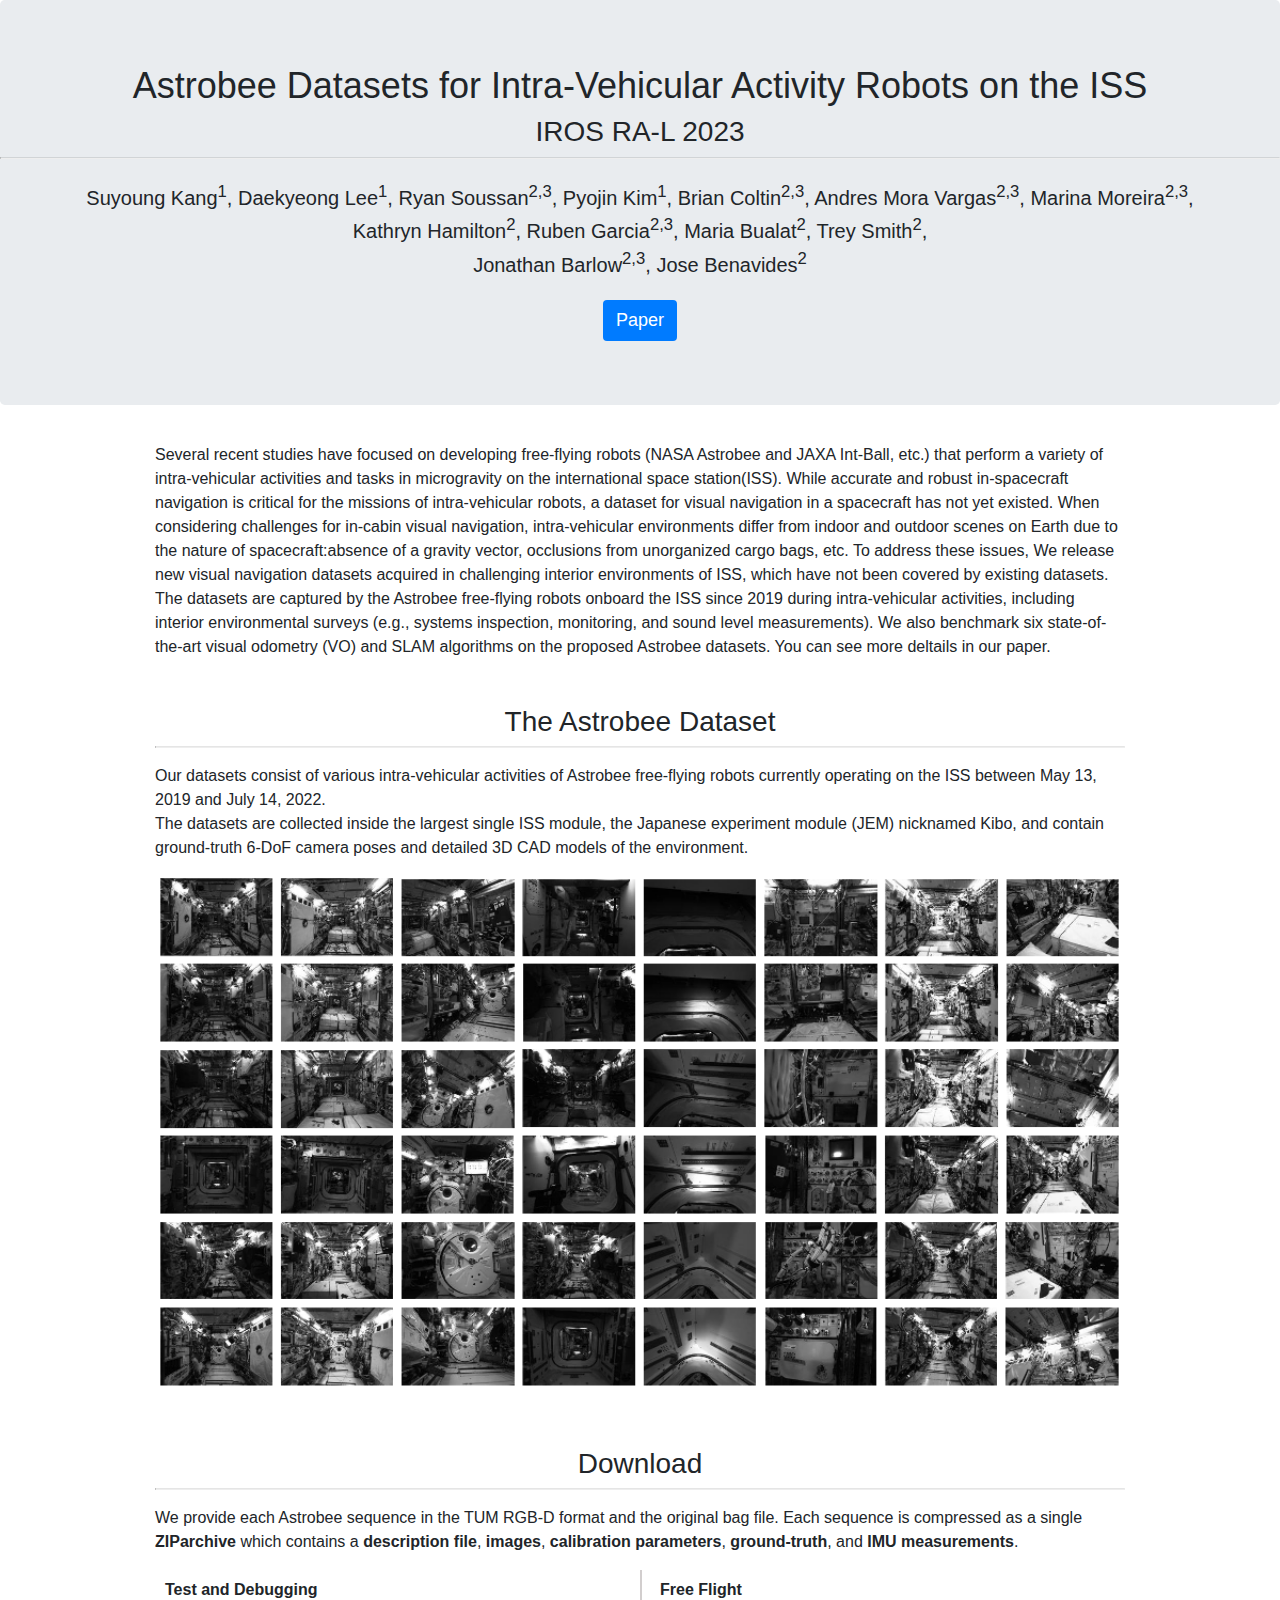
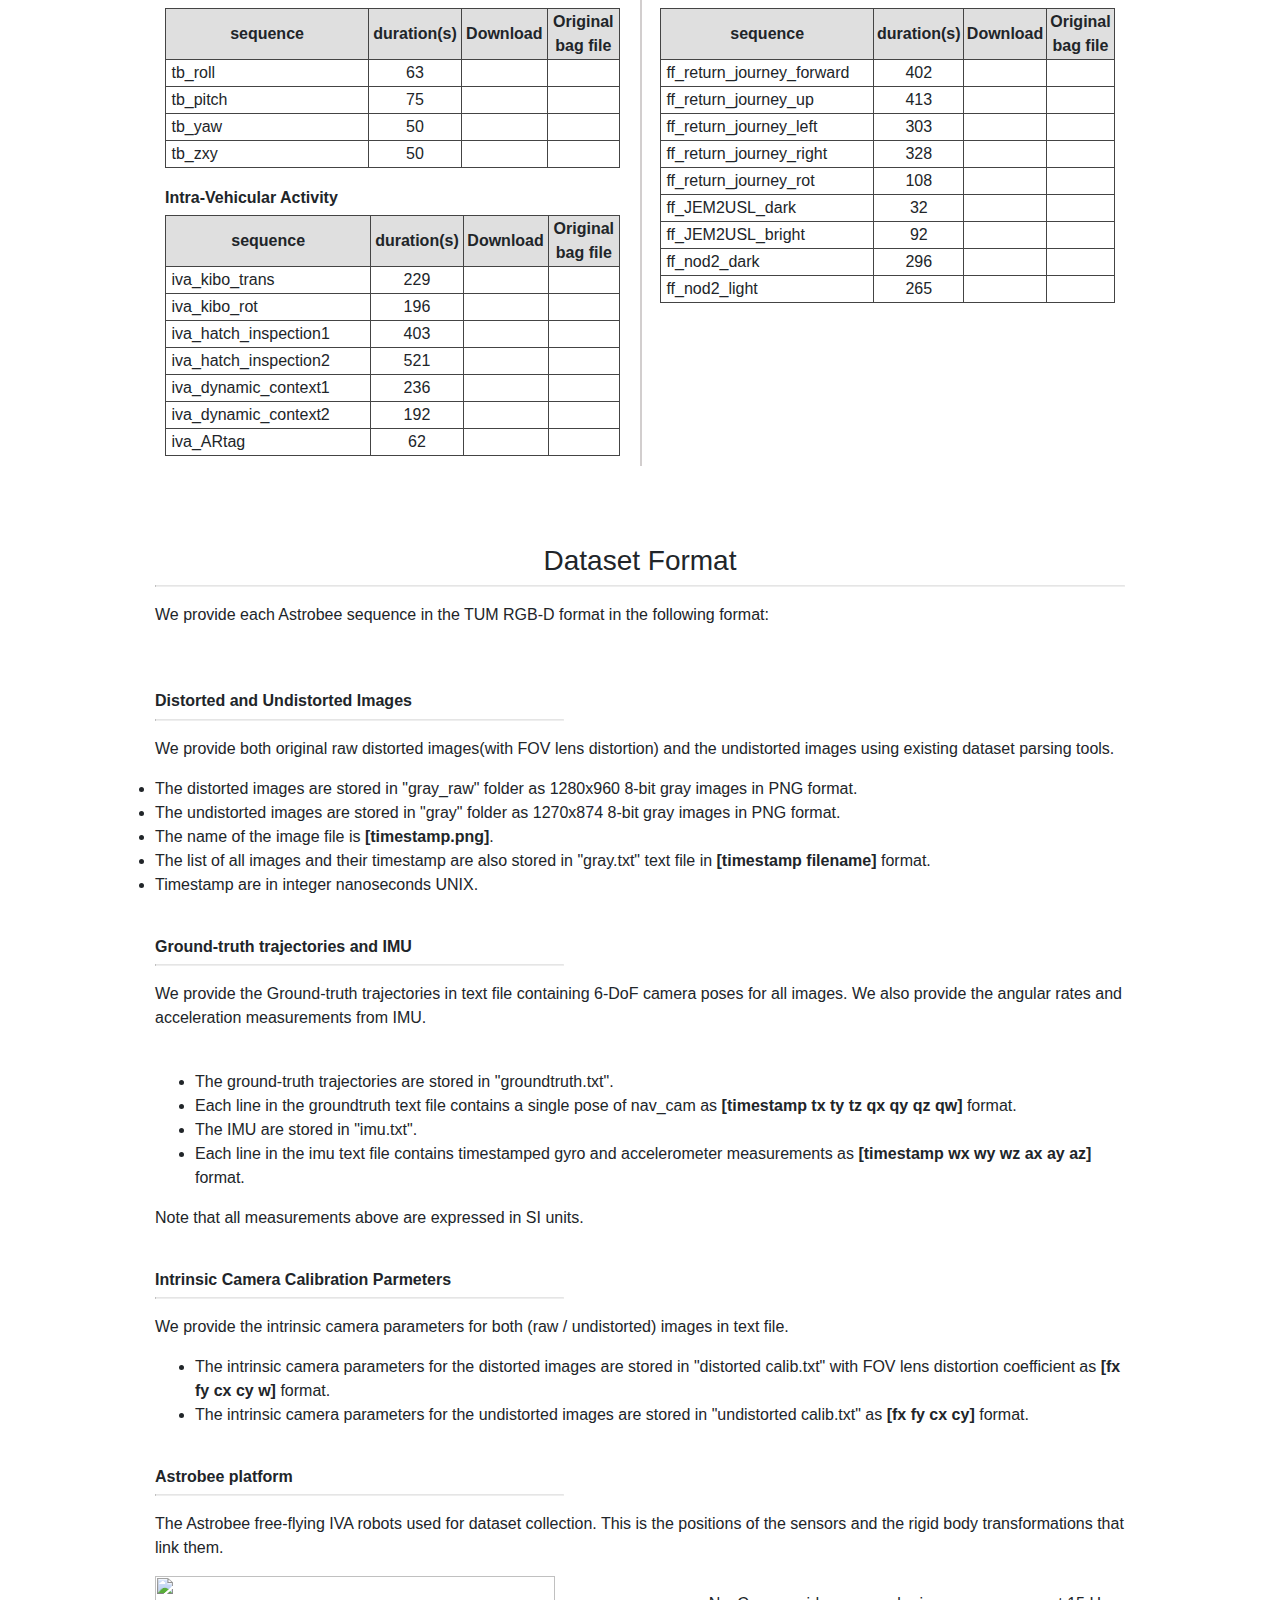
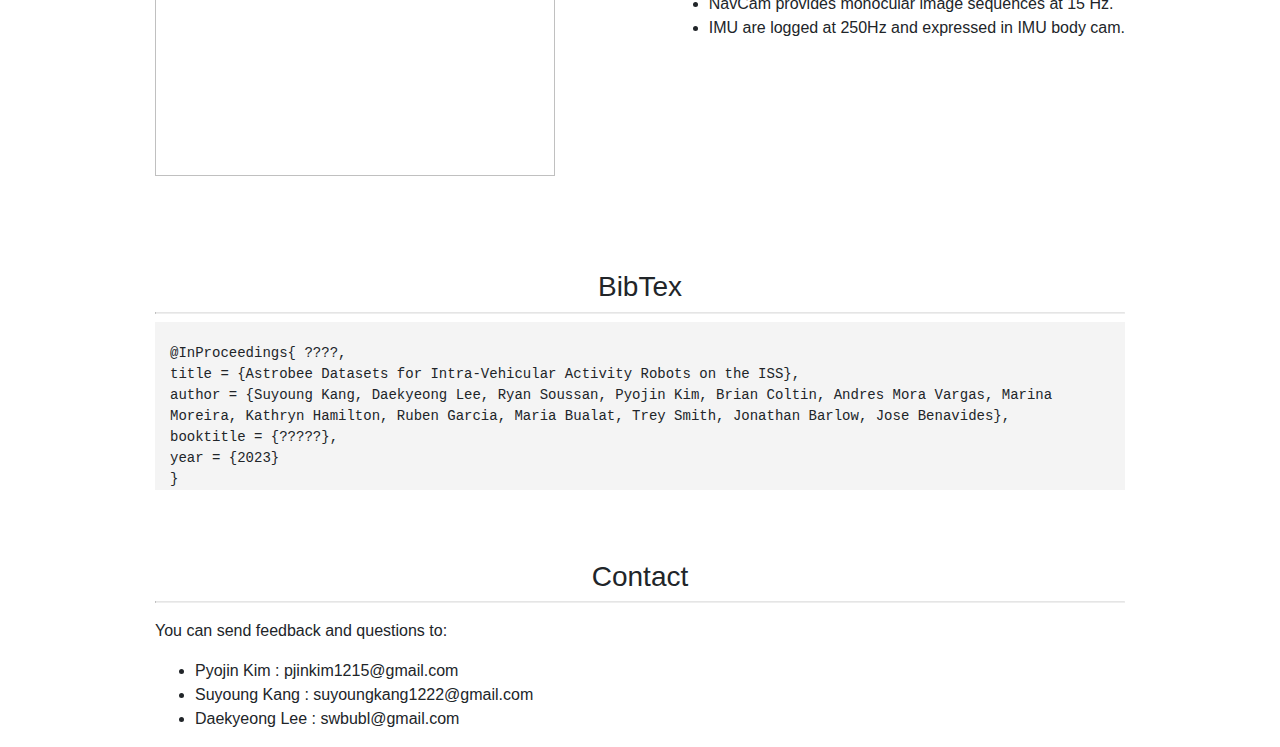
==== commit 027ecabb: "final" ====
--- a/index.html
+++ b/index.html
@@ -42,10 +42,10 @@
         <p>
           Several recent studies have focused on developing free-flying robots (NASA Astrobee and JAXA Int-Ball, etc.) that perform a variety of intra-vehicular activities and tasks in microgravity on the international space station(ISS).
           While accurate and robust in-spacecraft navigation is critical for the missions of intra-vehicular robots, a dataset for visual navigation in a spacecraft has not yet existed. When considering challenges for in-cabin visual navigation,
-          intra-vehicular environments differ from indoor and outdoor scenes on Earth due to the nature of spacecraft:absence of a gravity vector, occlusions from unorganized cargo bags,etc.
-          To address these issues  We release new visual navigation datasets acquired in challenging interior environments of ISS, which have not been covered by existing datasets.
+          intra-vehicular environments differ from indoor and outdoor scenes on Earth due to the nature of spacecraft:absence of a gravity vector, occlusions from unorganized cargo bags, etc.
+          To address these issues, We release new visual navigation datasets acquired in challenging interior environments of ISS, which have not been covered by existing datasets.
           The datasets are captured by the Astrobee free-flying robots onboard the ISS since 2019 during intra-vehicular activities, including interior environmental surveys (e.g., systems inspection, monitoring, and sound level
-          measurements). We also benchmark six state-of-the-art visual odometry (VO) and SLAM algorithms on the proposed Astrobee datasets and you can see in our paper.
+          measurements). We also benchmark six state-of-the-art visual odometry (VO) and SLAM algorithms on the proposed Astrobee datasets. You can see more deltails in our paper.
         </p>
       </div>
       <div class="section">
--- a/index.css
+++ b/index.css
@@ -76,7 +76,7 @@
 
 .bibtexsection {
   font-family: "Courier", monospace;
-  font-size: 12px;
+  font-size: 14px;
   white-space: pre-line;
   background-color: #f4f4f4;
   text-align: left;
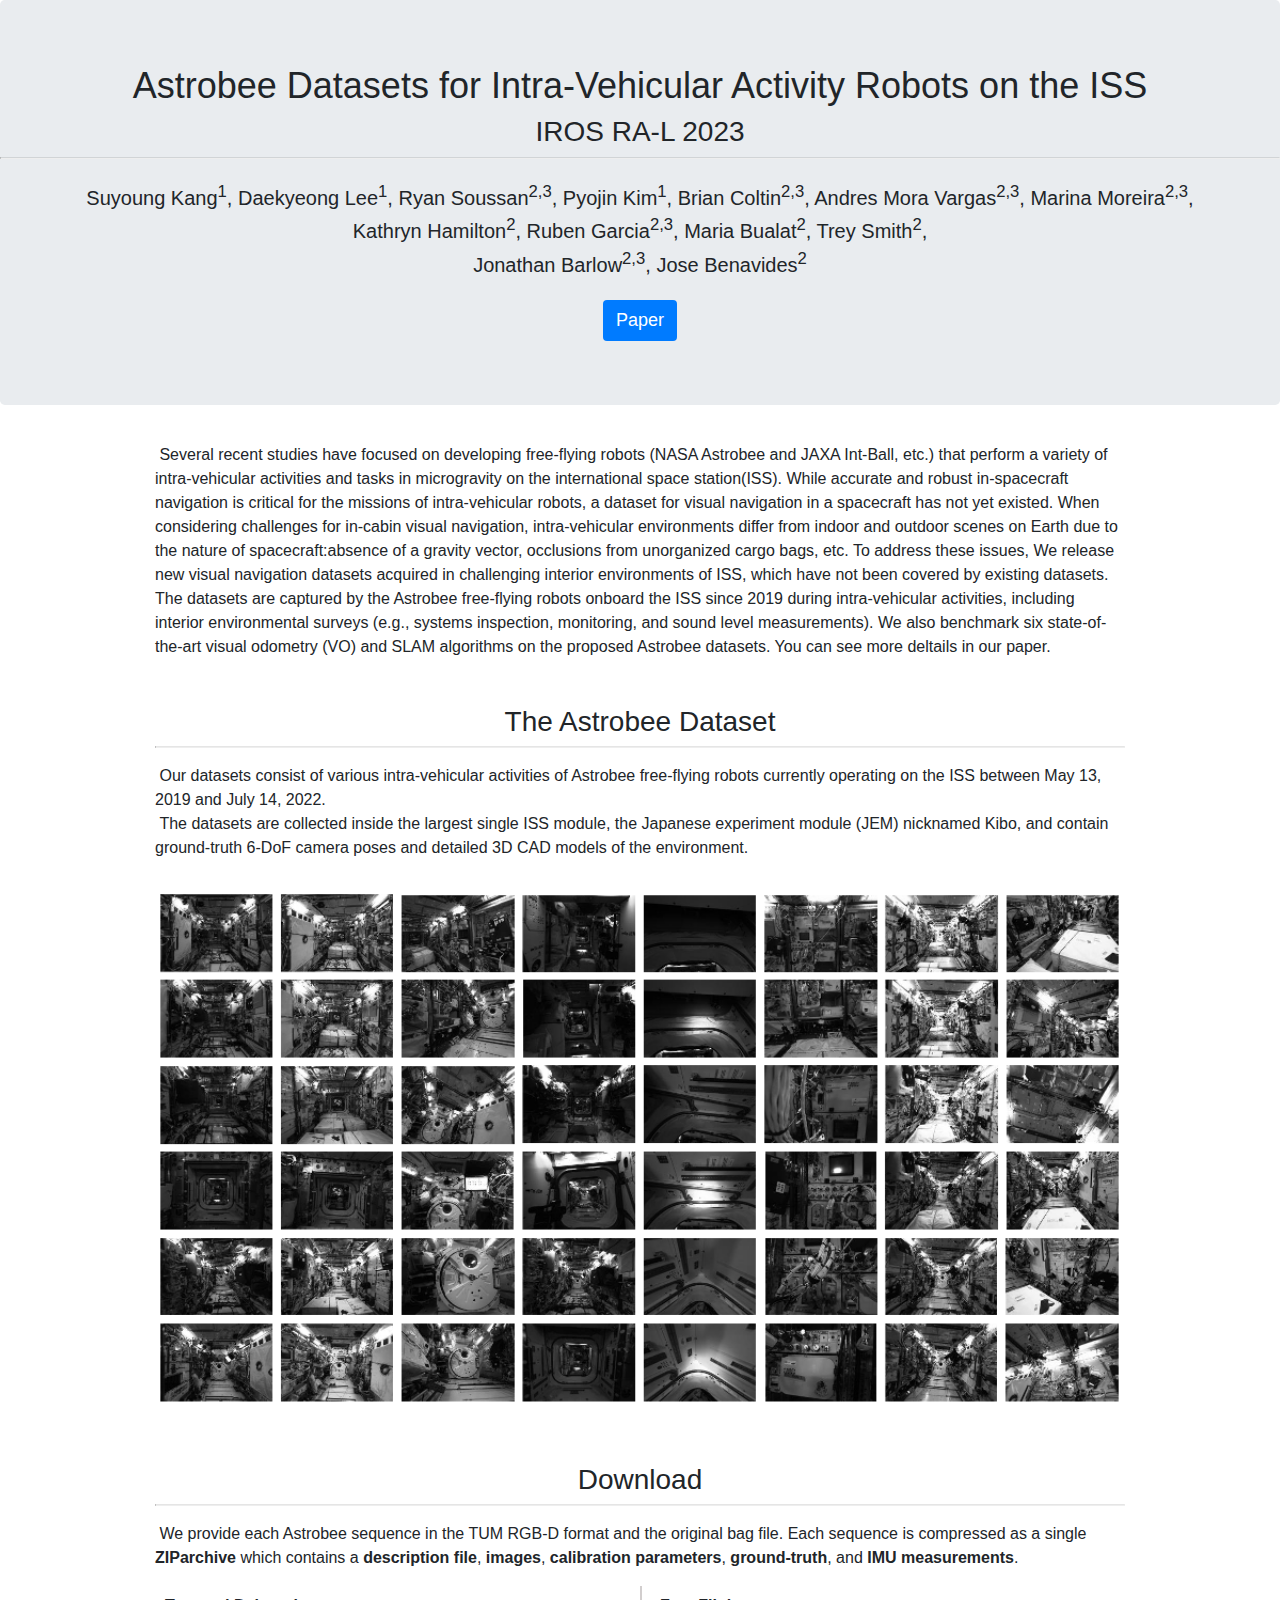
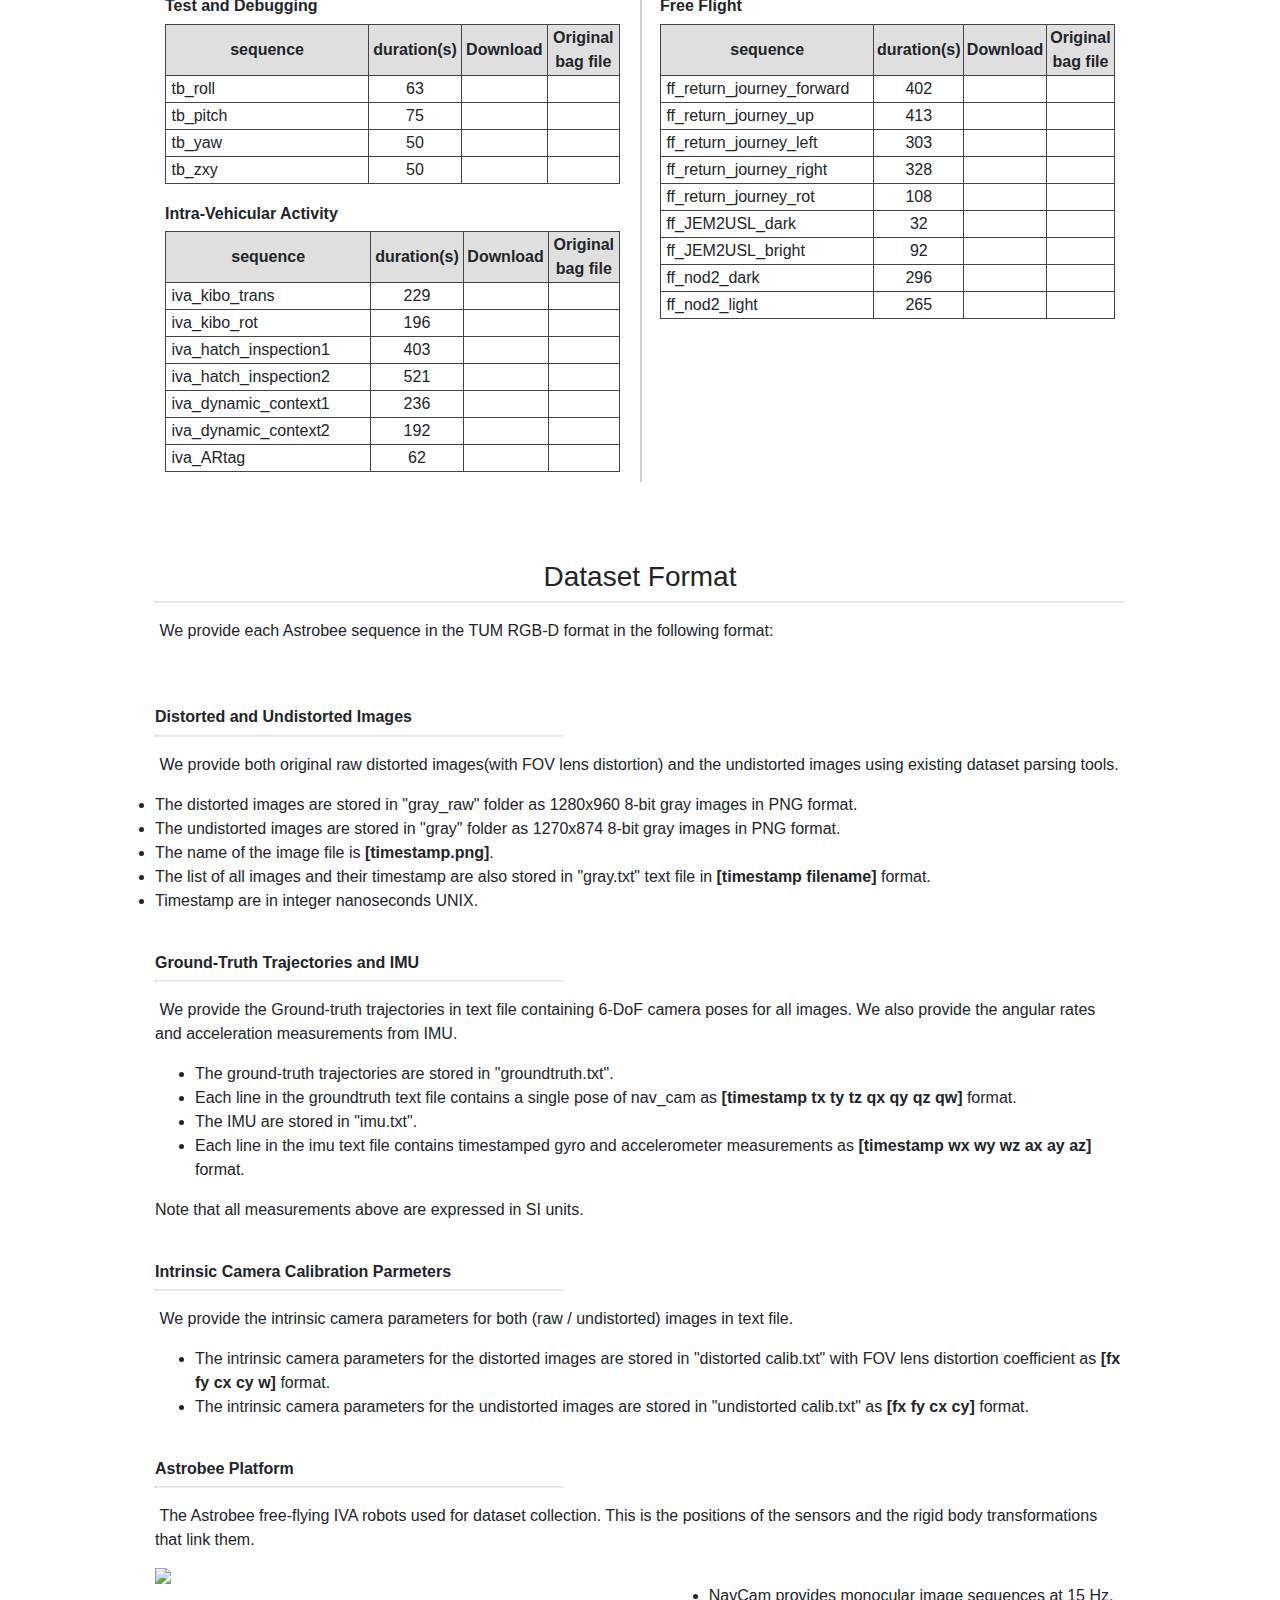
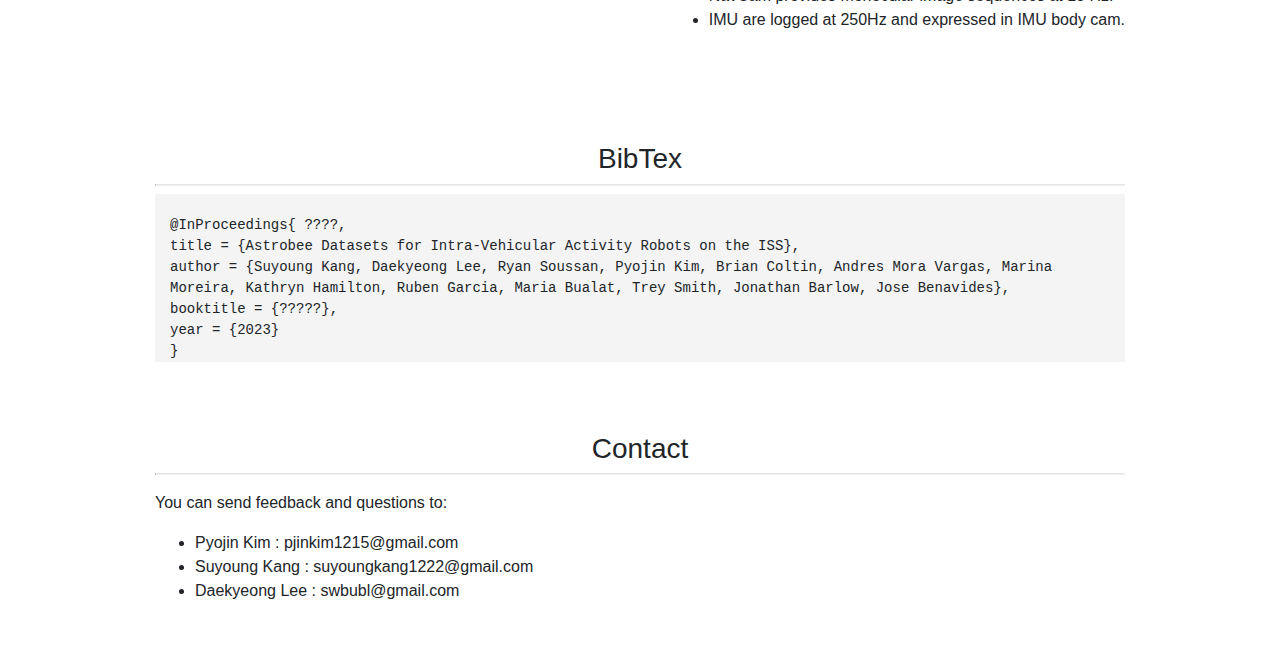
==== commit c512f49e: "final" ====
--- a/index.html
+++ b/index.html
@@ -40,7 +40,7 @@
     <div class="container" style="margin-top: -40px">
       <div class="section">
         <p>
-          Several recent studies have focused on developing free-flying robots (NASA Astrobee and JAXA Int-Ball, etc.) that perform a variety of intra-vehicular activities and tasks in microgravity on the international space station(ISS).
+          &nbsp;Several recent studies have focused on developing free-flying robots (NASA Astrobee and JAXA Int-Ball, etc.) that perform a variety of intra-vehicular activities and tasks in microgravity on the international space station(ISS).
           While accurate and robust in-spacecraft navigation is critical for the missions of intra-vehicular robots, a dataset for visual navigation in a spacecraft has not yet existed. When considering challenges for in-cabin visual navigation,
           intra-vehicular environments differ from indoor and outdoor scenes on Earth due to the nature of spacecraft:absence of a gravity vector, occlusions from unorganized cargo bags, etc.
           To address these issues, We release new visual navigation datasets acquired in challenging interior environments of ISS, which have not been covered by existing datasets.
@@ -52,9 +52,11 @@
         <h3 align="center">The Astrobee Dataset</h3>
         <hr />
         <p>
-          Our datasets consist of various intra-vehicular activities of Astrobee free-flying robots currently operating on the ISS between May 13, 2019 and July 14, 2022.<br>
-          The datasets are collected inside the largest single ISS module, the Japanese experiment module (JEM) nicknamed Kibo, and contain ground-truth 6-DoF camera poses and detailed 3D CAD models of the environment. <bt>
-          <img src='/image/example_ISS.png' width="970">
+          &nbsp;Our datasets consist of various intra-vehicular activities of Astrobee free-flying robots currently operating on the ISS between May 13, 2019 and July 14, 2022.<br>
+          &nbsp;The datasets are collected inside the largest single ISS module, the Japanese experiment module (JEM) nicknamed Kibo, and contain ground-truth 6-DoF camera poses and detailed 3D CAD models of the environment. <bt>
+          <div style="text-align : center;">
+            <img src='/image/example_ISS.png' width="970">
+          </div>
         </p>
       </div>
       <p></p>
@@ -62,7 +64,7 @@
         <h3 align="center">Download</h3>
         <hr/>
         <p>
-            We provide each Astrobee sequence in the TUM RGB-D format and the original bag file. Each sequence is compressed as a single <strong>ZIParchive</strong> which contains a <strong>description file</strong>, <strong>images</strong>,
+            &nbsp;We provide each Astrobee sequence in the TUM RGB-D format and the original bag file. Each sequence is compressed as a single <strong>ZIParchive</strong> which contains a <strong>description file</strong>, <strong>images</strong>,
             <strong>calibration parameters</strong>, <strong>ground-truth</strong>, and <strong>IMU measurements</strong>. <br> </p>
 
 
@@ -262,13 +264,13 @@
         <h3 align="center">Dataset Format</h3>
         <hr />
         <p>
-            We provide each Astrobee sequence in the TUM RGB-D format in the following format: </p>
+            &nbsp;We provide each Astrobee sequence in the TUM RGB-D format in the following format: </p>
           <br>
           <br>
           <h4><strong>Distorted and Undistorted Images</strong></h4>
           <hr class="short">
           <p>
-              We provide both original raw distorted images(with FOV lens distortion) and the undistorted images using existing dataset parsing tools.
+              &nbsp;We provide both original raw distorted images(with FOV lens distortion) and the undistorted images using existing dataset parsing tools.
             <ui>
             <li>The distorted images are stored in "gray_raw" folder as 1280x960 8-bit gray images in PNG format. </li>
             <li>The undistorted images are stored in "gray" folder as 1270x874 8-bit gray images in PNG format.</li>
@@ -277,9 +279,9 @@
             <li>Timestamp are in integer nanoseconds UNIX.</li>
             </ul><br>  </p>
 
-          <h4><strong> Ground-truth trajectories and IMU</strong></h4>
+          <h4><strong> Ground-Truth Trajectories and IMU</strong></h4>
           <hr class="short">
-            <p>We provide the Ground-truth trajectories in text file containing 6-DoF camera poses for all images. We also provide the angular rates and acceleration measurements from IMU.<br><br>
+            <p>&nbsp;We provide the Ground-truth trajectories in text file containing 6-DoF camera poses for all images. We also provide the angular rates and acceleration measurements from IMU.<br>
             <ul>
             <li>The ground-truth trajectories are stored in "groundtruth.txt".</li>
             <li>Each line in the groundtruth text file contains a single pose of nav_cam as <strong>[timestamp tx ty tz qx qy qz qw]</strong> format.</li>
@@ -291,18 +293,18 @@
           <h4><strong> Intrinsic Camera Calibration Parmeters</strong></h4>
           <hr class="short">
             <p>
-            We provide the intrinsic camera parameters for both (raw / undistorted) images in text file.<br>
+            &nbsp;We provide the intrinsic camera parameters for both (raw / undistorted) images in text file.<br>
             <ul>
             <li>The intrinsic camera parameters for the distorted images are stored in "distorted calib.txt" with FOV lens distortion coefficient as <strong>[fx fy cx cy w]</strong> format.</li>
             <li>The intrinsic camera parameters for the undistorted images are stored in "undistorted calib.txt" as <strong>[fx fy cx cy]</strong> format.</li>
             </ul>
           </p>
             <br />
-          <h4><strong> Astrobee platform</strong></h4>
+          <h4><strong> Astrobee Platform</strong></h4>
           <hr class="short">
-            <p>The Astrobee free-flying IVA robots used for dataset collection. This is the positions of the sensors and the rigid body transformations that link them.<br>
+            <p>&nbsp;The Astrobee free-flying IVA robots used for dataset collection. This is the positions of the sensors and the rigid body transformations that link them.<br>
             <div class="window">
-              <img src="/image/astrobee_platform.png" width="400" height="200">
+              <img src="/image/astrobee_platform.png" width="400">
               <ul>
               <li>NavCam provides monocular image sequences at 15 Hz.</li>
               <li>IMU are logged at 250Hz and expressed in IMU body cam.</li>
@@ -336,7 +338,7 @@
           <li> Pyojin Kim : pjinkim1215@gmail.com </li>
           <li> Suyoung Kang : suyoungkang1222@gmail.com </li>
           <li> Daekyeong Lee : swbubl@gmail.com </li>
-          </ul>
+          </ul><br>
         </p>
       </div>
     </div>
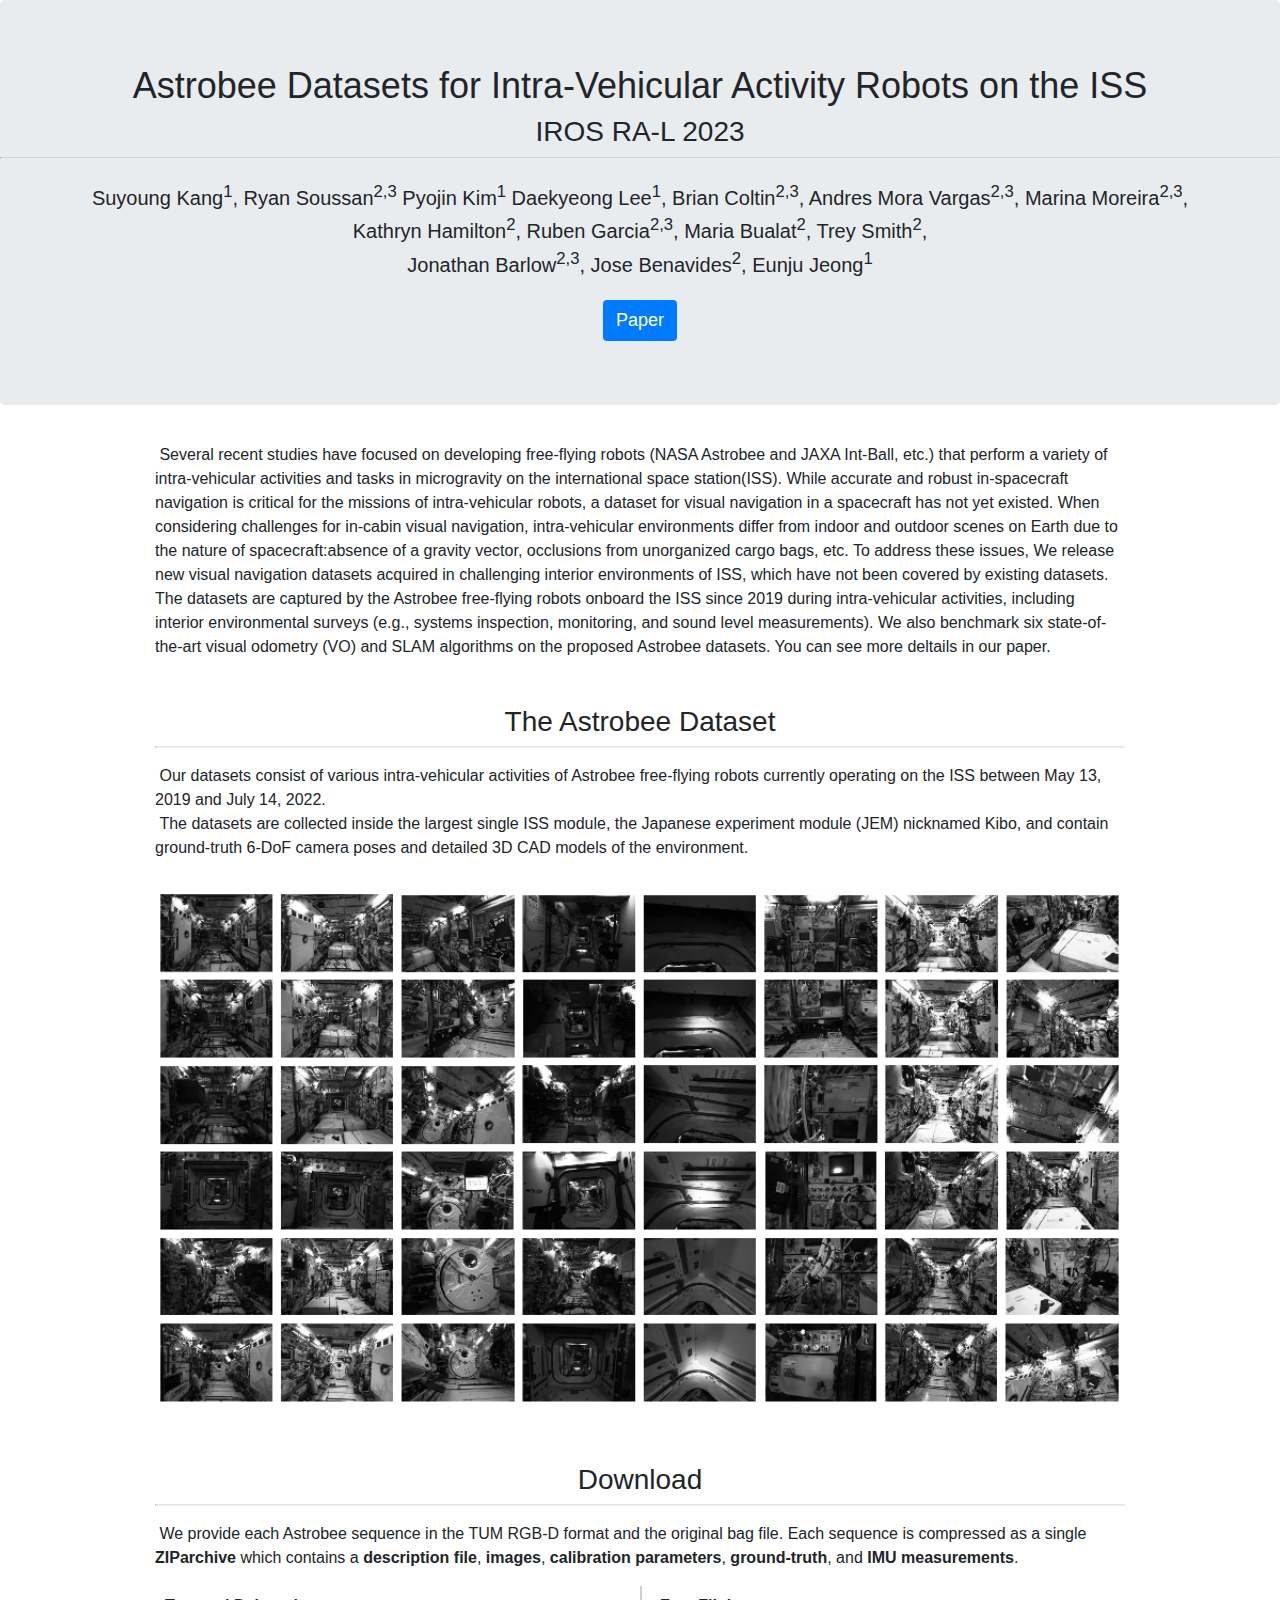
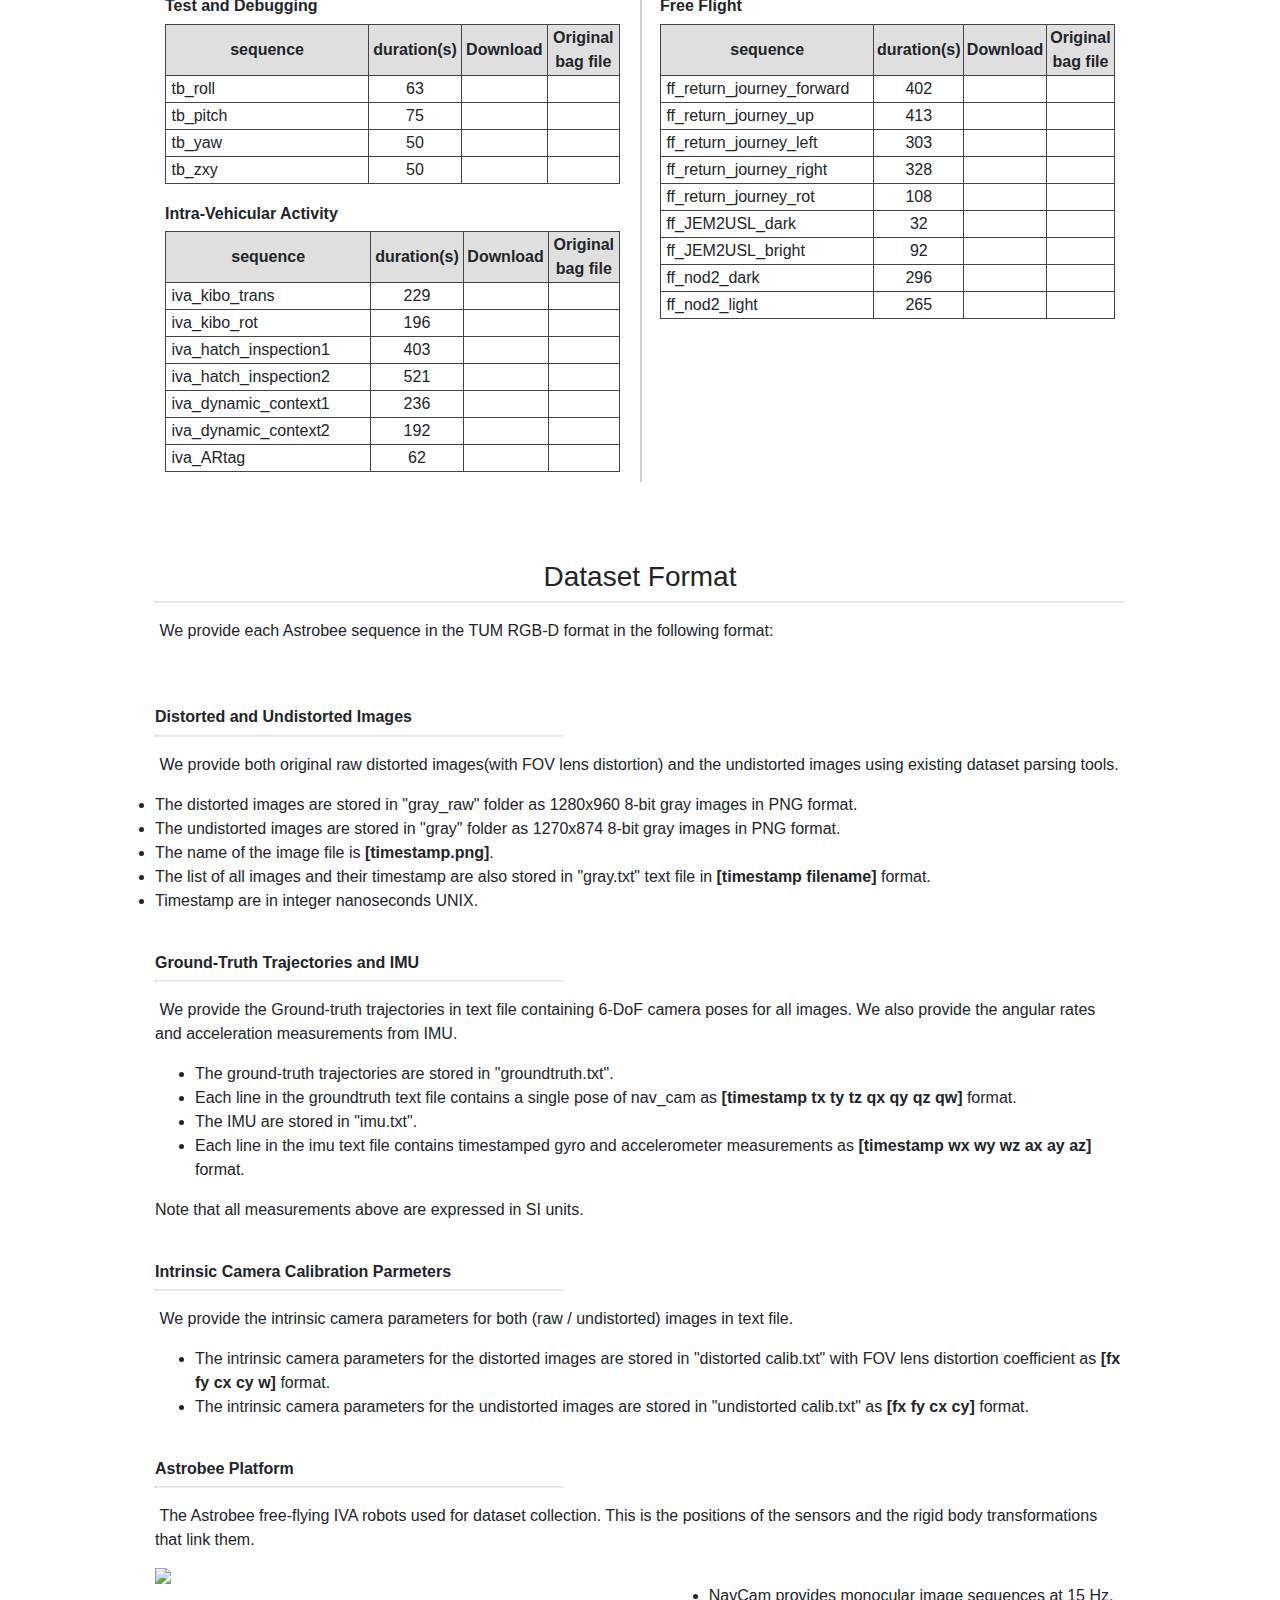
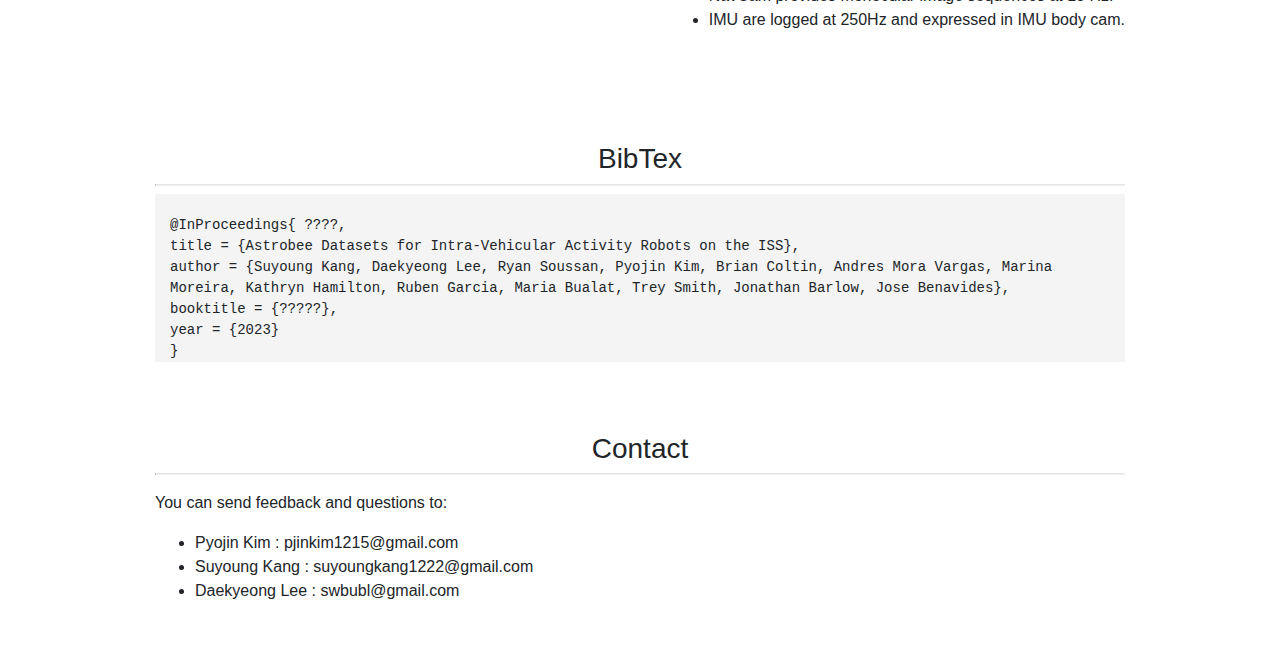
==== commit 4cd58828: "final" ====
--- a/index.html
+++ b/index.html
@@ -16,9 +16,9 @@
       <!-- 저자 부분  -->
       <p class="authors">
         Suyoung Kang<sup>1</sup>,
+        Ryan Soussan<sup>2,3</sup>
+        Pyojin Kim<sup>1</sup>
         Daekyeong Lee<sup>1</sup>,
-        Ryan Soussan<sup>2,3</sup>,
-        Pyojin Kim<sup>1</sup>,
         Brian Coltin<sup>2,3</sup>,
         Andres Mora Vargas<sup>2,3</sup>,
         Marina Moreira<sup>2,3</sup>,<br>
@@ -27,7 +27,8 @@
         Maria Bualat<sup>2</sup>,
         Trey Smith<sup>2</sup>,<br>
         Jonathan Barlow<sup>2,3</sup>,
-        Jose Benavides<sup>2</sup>
+        Jose Benavides<sup>2</sup>,
+        Eunju Jeong<sup>1</sup>
       </p>
       <!-- button 부분  -->
       <div class="btn-group" role="group" aria-label="Top menu">
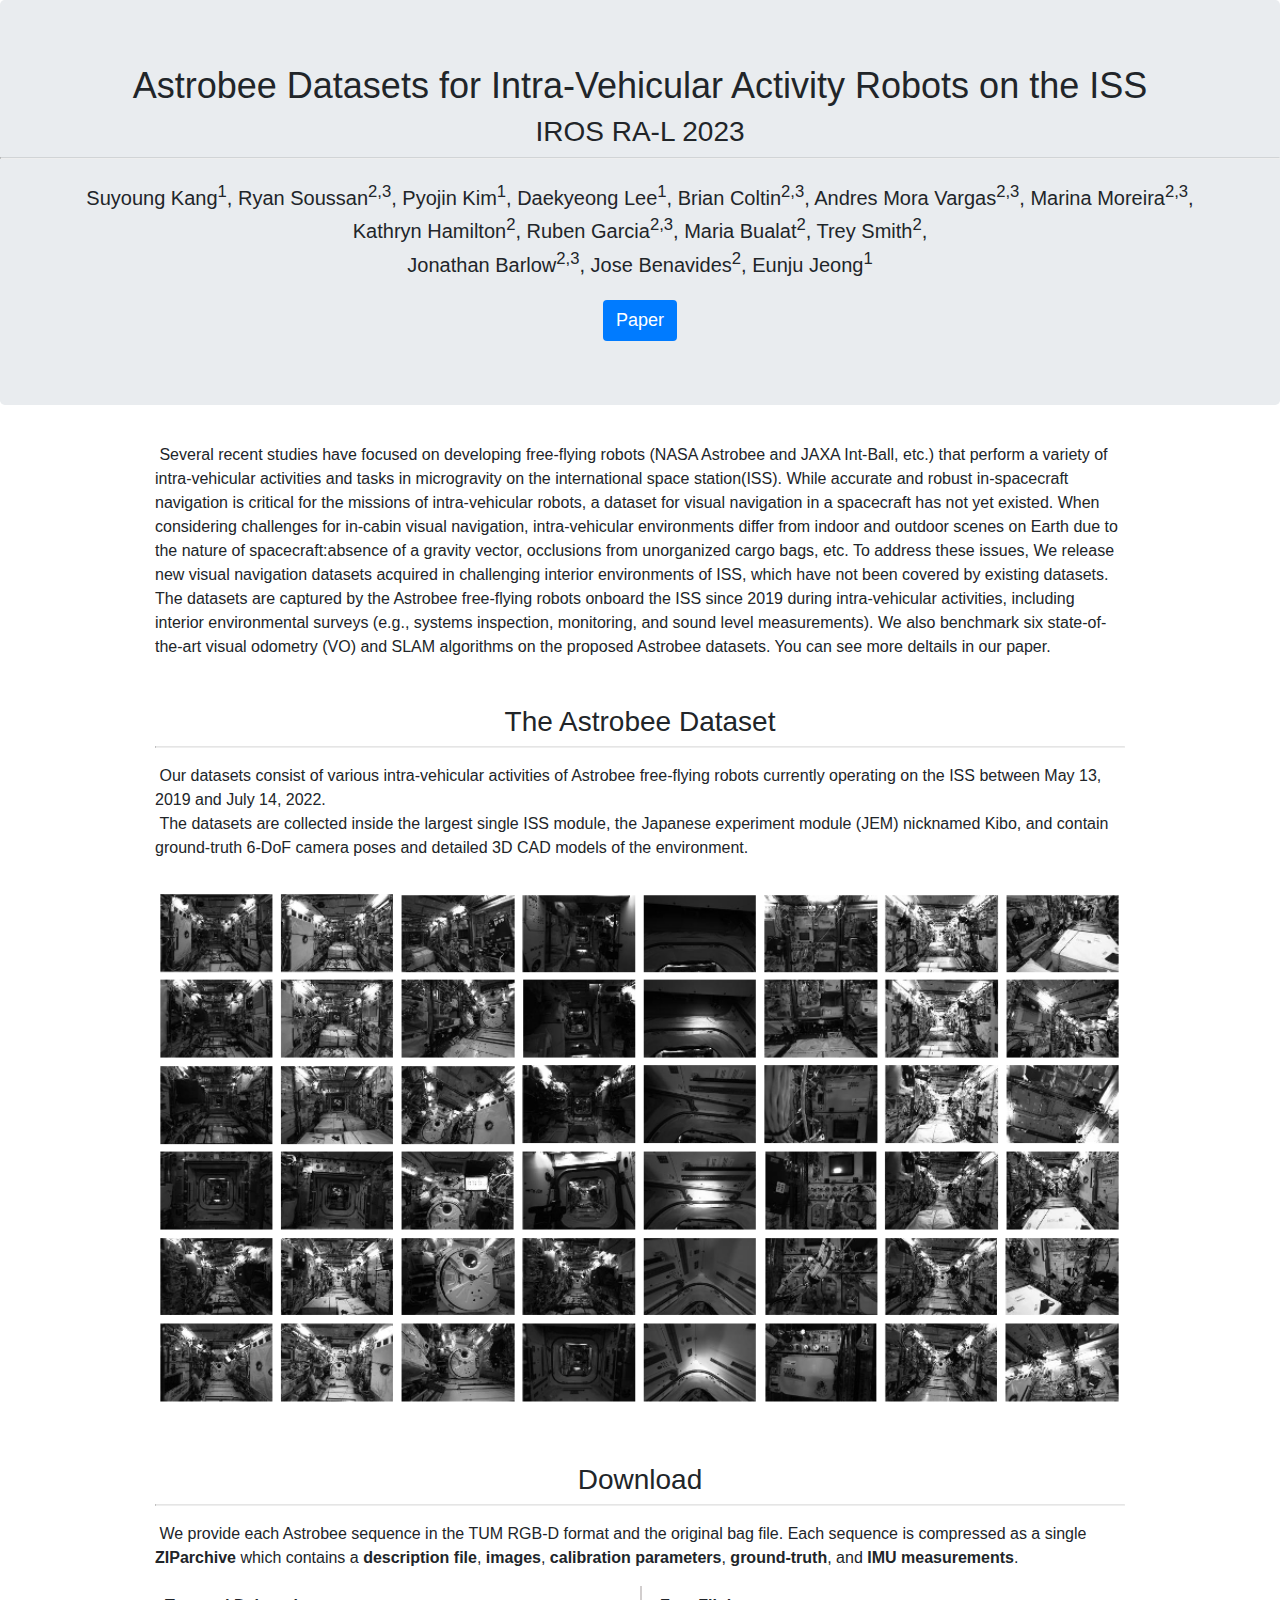
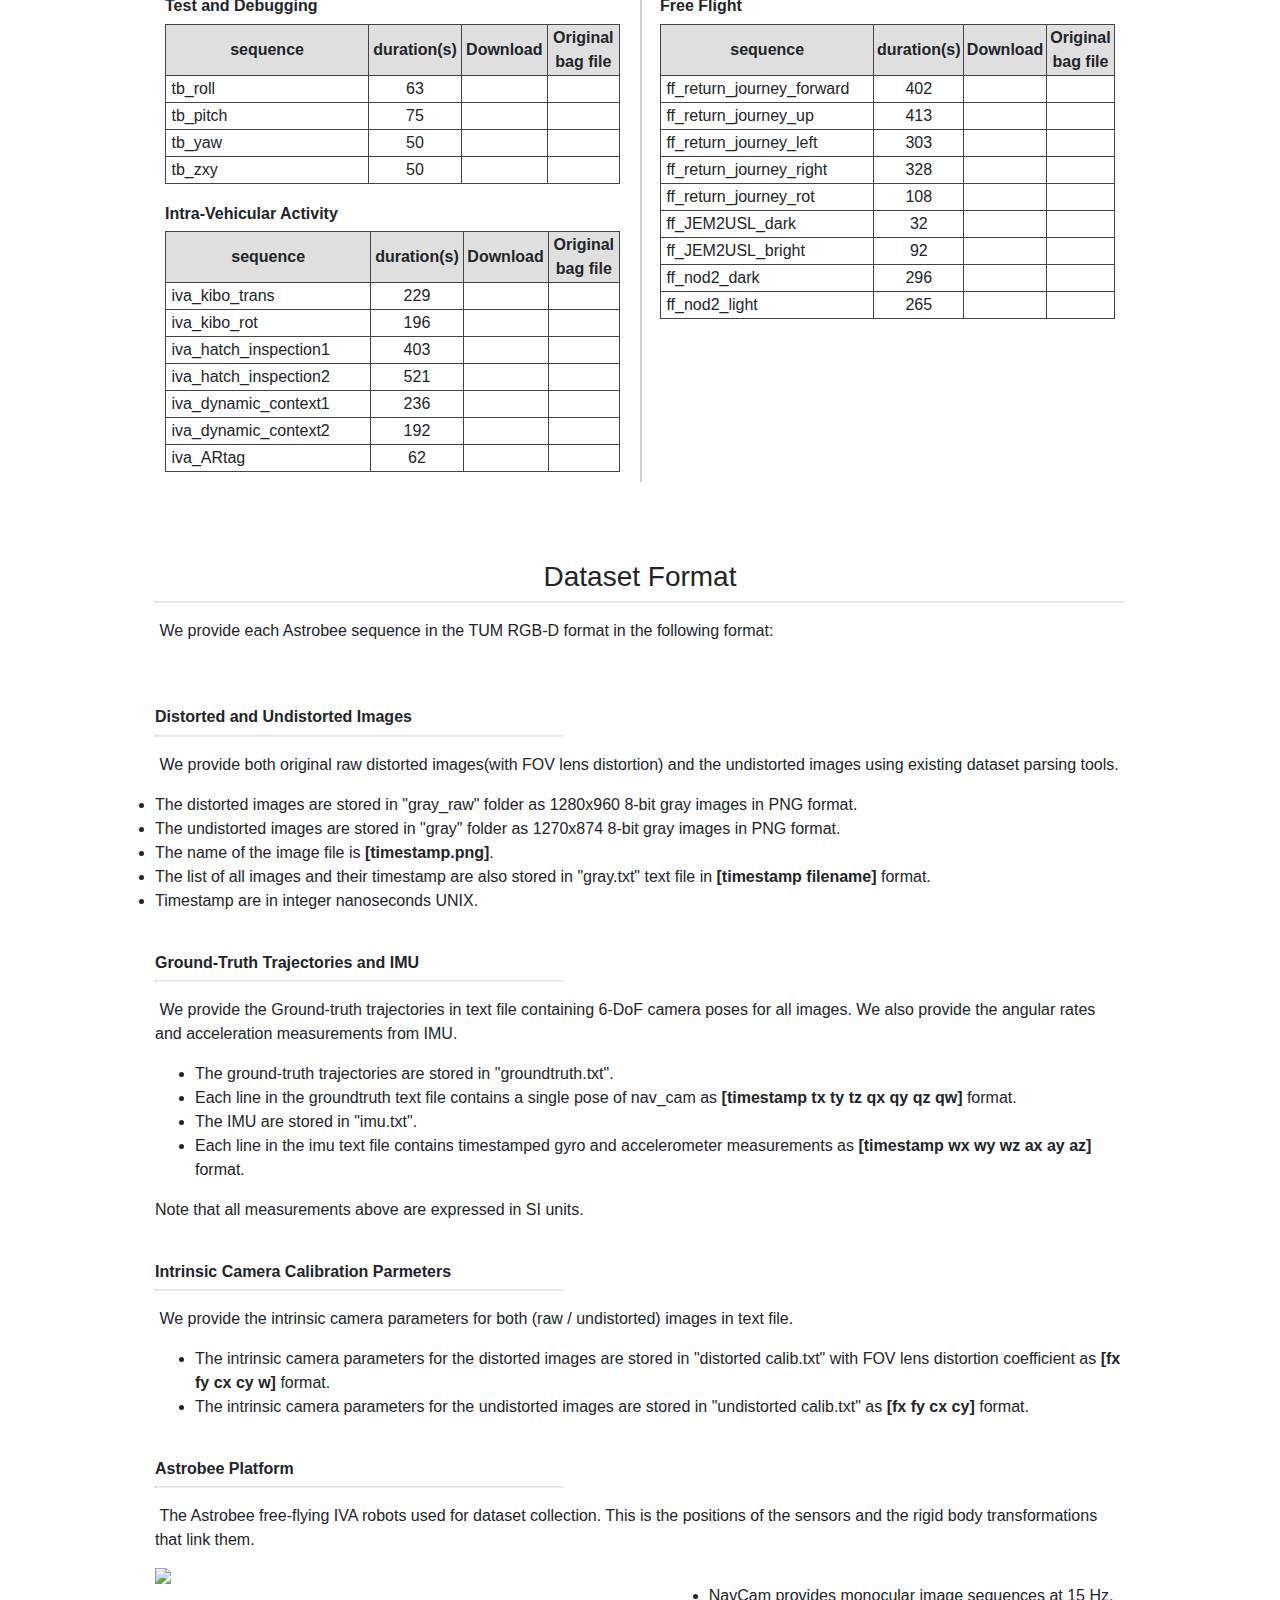
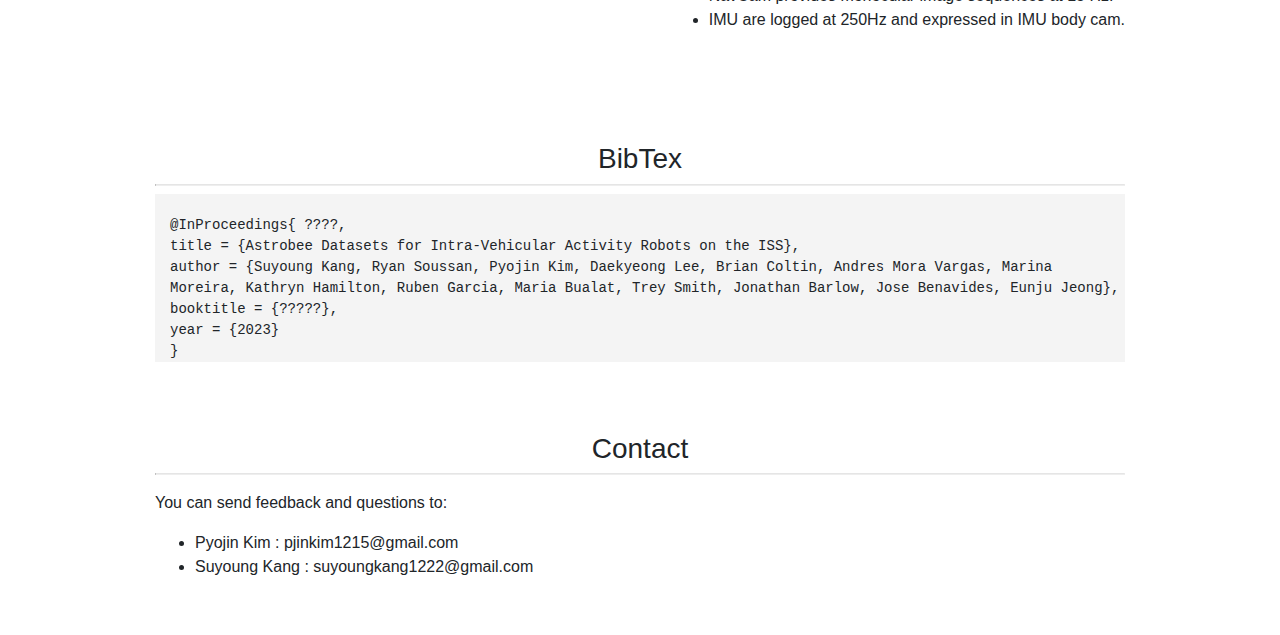
==== commit 14330dfe: "final" ====
--- a/index.html
+++ b/index.html
@@ -16,8 +16,8 @@
       <!-- 저자 부분  -->
       <p class="authors">
         Suyoung Kang<sup>1</sup>,
-        Ryan Soussan<sup>2,3</sup>
-        Pyojin Kim<sup>1</sup>
+        Ryan Soussan<sup>2,3</sup>,
+        Pyojin Kim<sup>1</sup>,
         Daekyeong Lee<sup>1</sup>,
         Brian Coltin<sup>2,3</sup>,
         Andres Mora Vargas<sup>2,3</sup>,
@@ -321,7 +321,7 @@
         <div style="padding-left: 15px" class="bibtexsection">
           @InProceedings{ ????,
 				title     = {Astrobee Datasets for Intra-Vehicular Activity Robots on the ISS},
-                author    = {Suyoung Kang, Daekyeong Lee, Ryan Soussan, Pyojin Kim, Brian Coltin, Andres Mora Vargas, Marina Moreira, Kathryn Hamilton, Ruben Garcia, Maria Bualat, Trey Smith, Jonathan Barlow, Jose Benavides},
+                author    = {Suyoung Kang, Ryan Soussan, Pyojin Kim, Daekyeong Lee, Brian Coltin, Andres Mora Vargas, Marina Moreira, Kathryn Hamilton, Ruben Garcia, Maria Bualat, Trey Smith, Jonathan Barlow, Jose Benavides, Eunju Jeong},
 				booktitle = {?????},
 				year      = {2023}
 			}
@@ -338,7 +338,6 @@
           <ul>
           <li> Pyojin Kim : pjinkim1215@gmail.com </li>
           <li> Suyoung Kang : suyoungkang1222@gmail.com </li>
-          <li> Daekyeong Lee : swbubl@gmail.com </li>
           </ul><br>
         </p>
       </div>
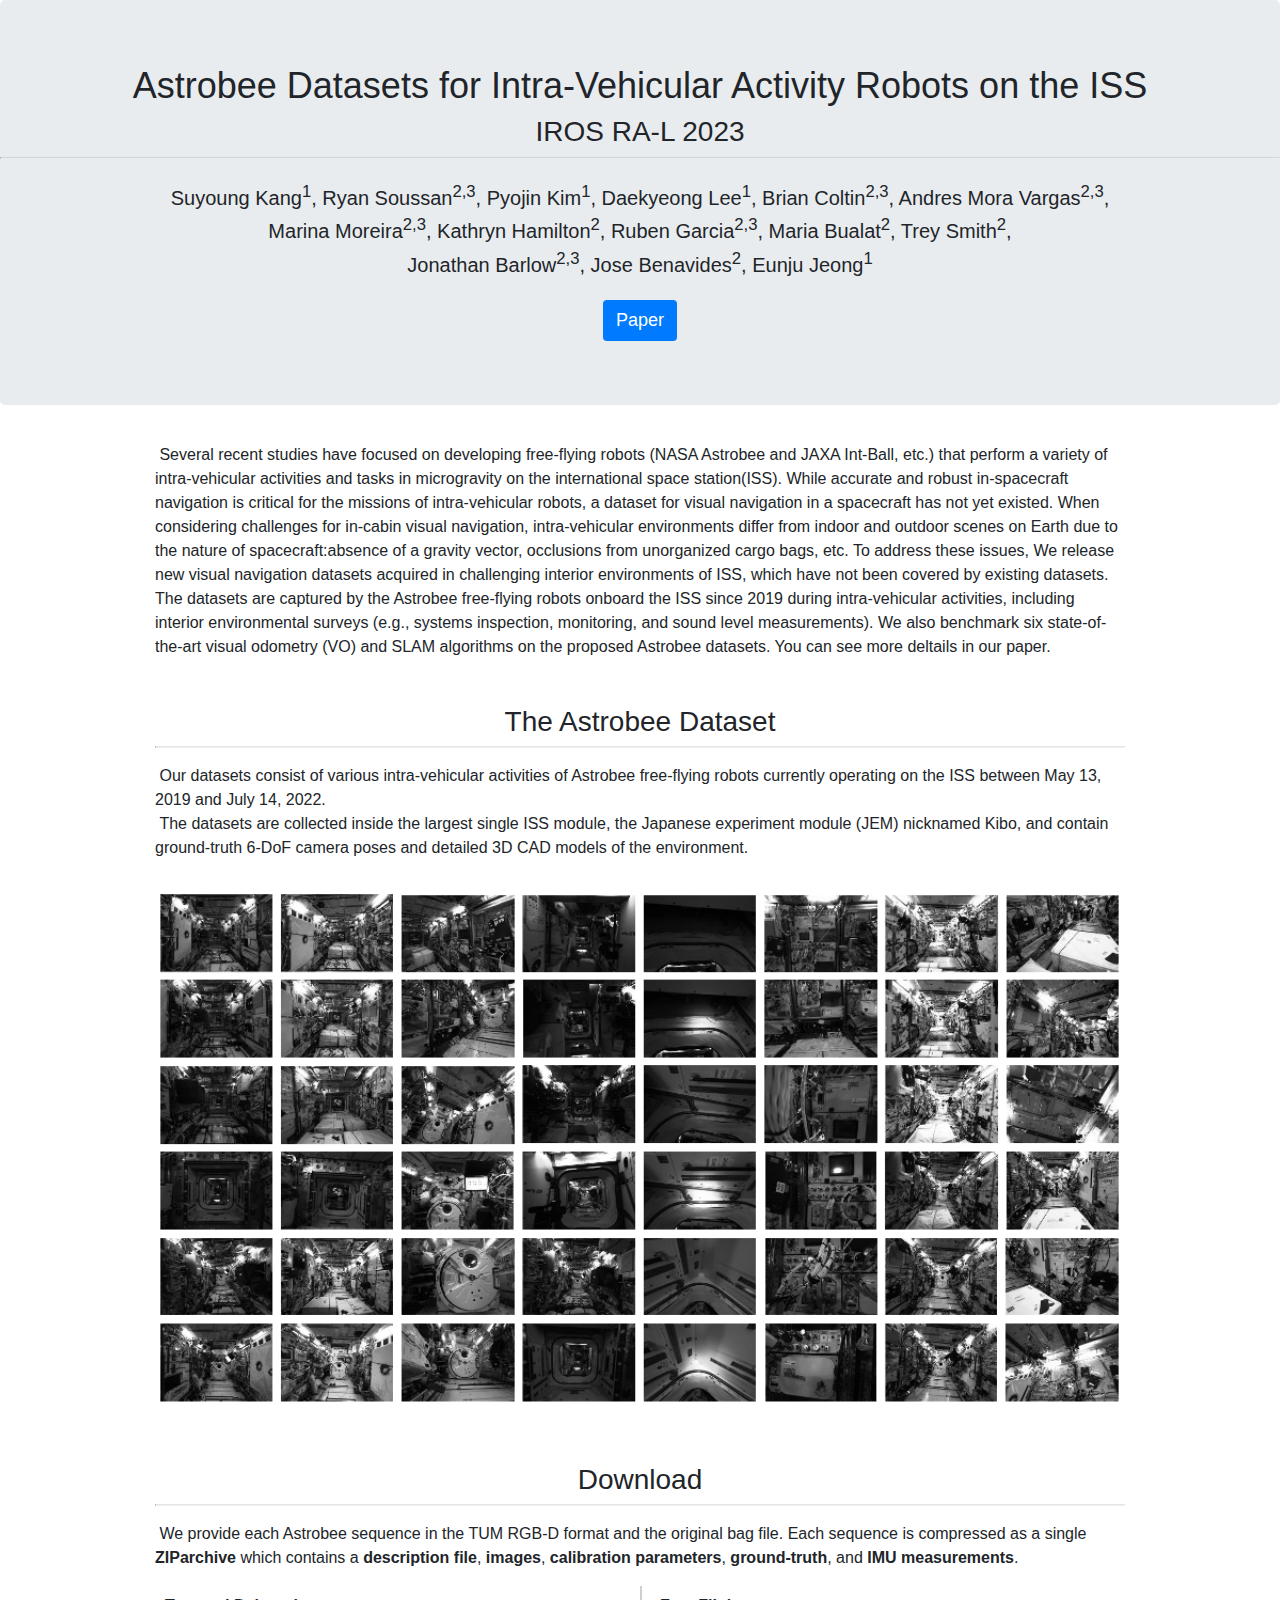
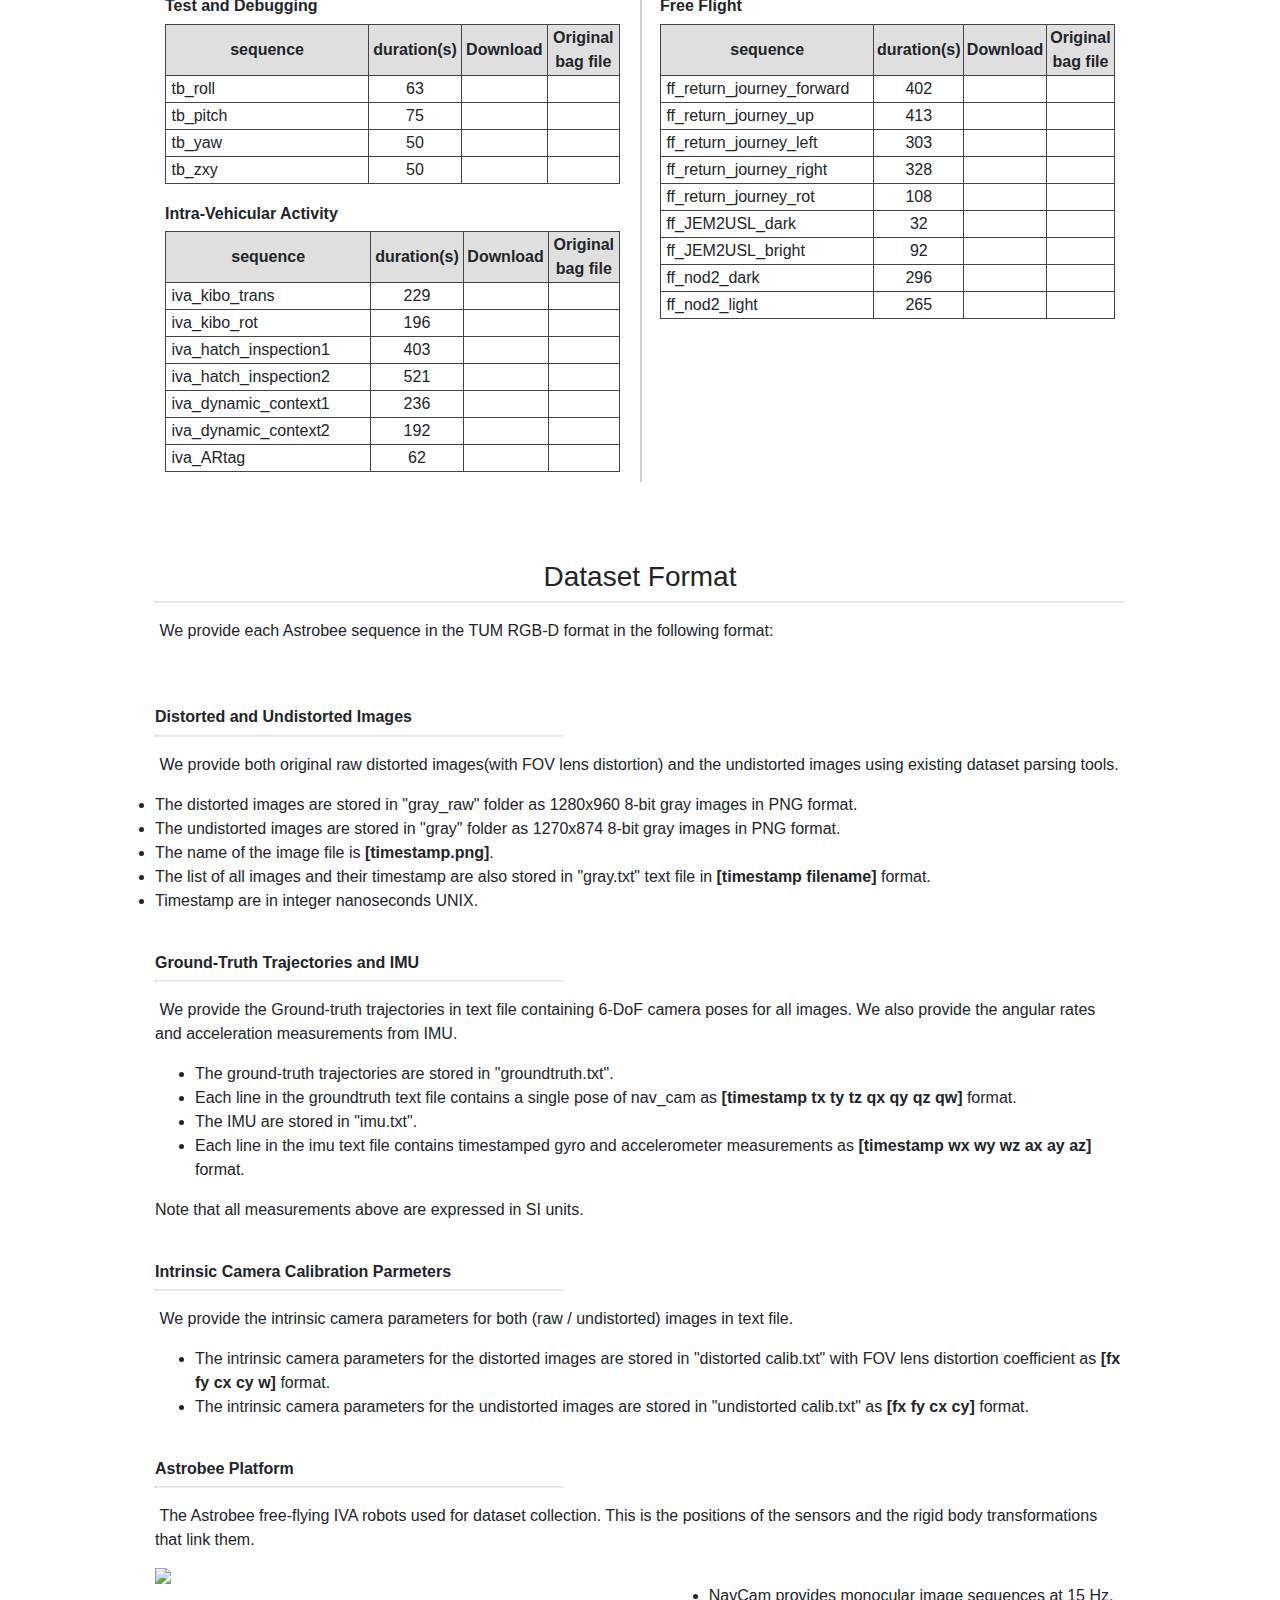
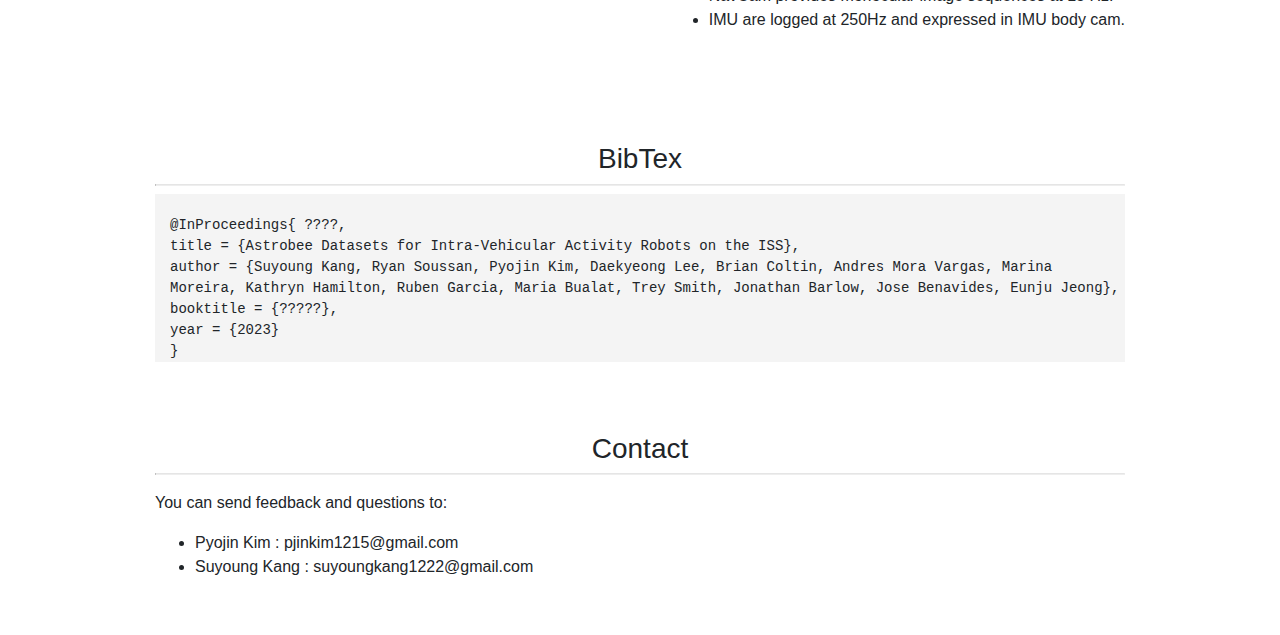
==== commit ae3c62c9: "final" ====
--- a/index.html
+++ b/index.html
@@ -20,8 +20,8 @@
         Pyojin Kim<sup>1</sup>,
         Daekyeong Lee<sup>1</sup>,
         Brian Coltin<sup>2,3</sup>,
-        Andres Mora Vargas<sup>2,3</sup>,
-        Marina Moreira<sup>2,3</sup>,<br>
+        Andres Mora Vargas<sup>2,3</sup>,<br>
+        Marina Moreira<sup>2,3</sup>,
         Kathryn Hamilton<sup>2</sup>,
         Ruben Garcia<sup>2,3</sup>,
         Maria Bualat<sup>2</sup>,
